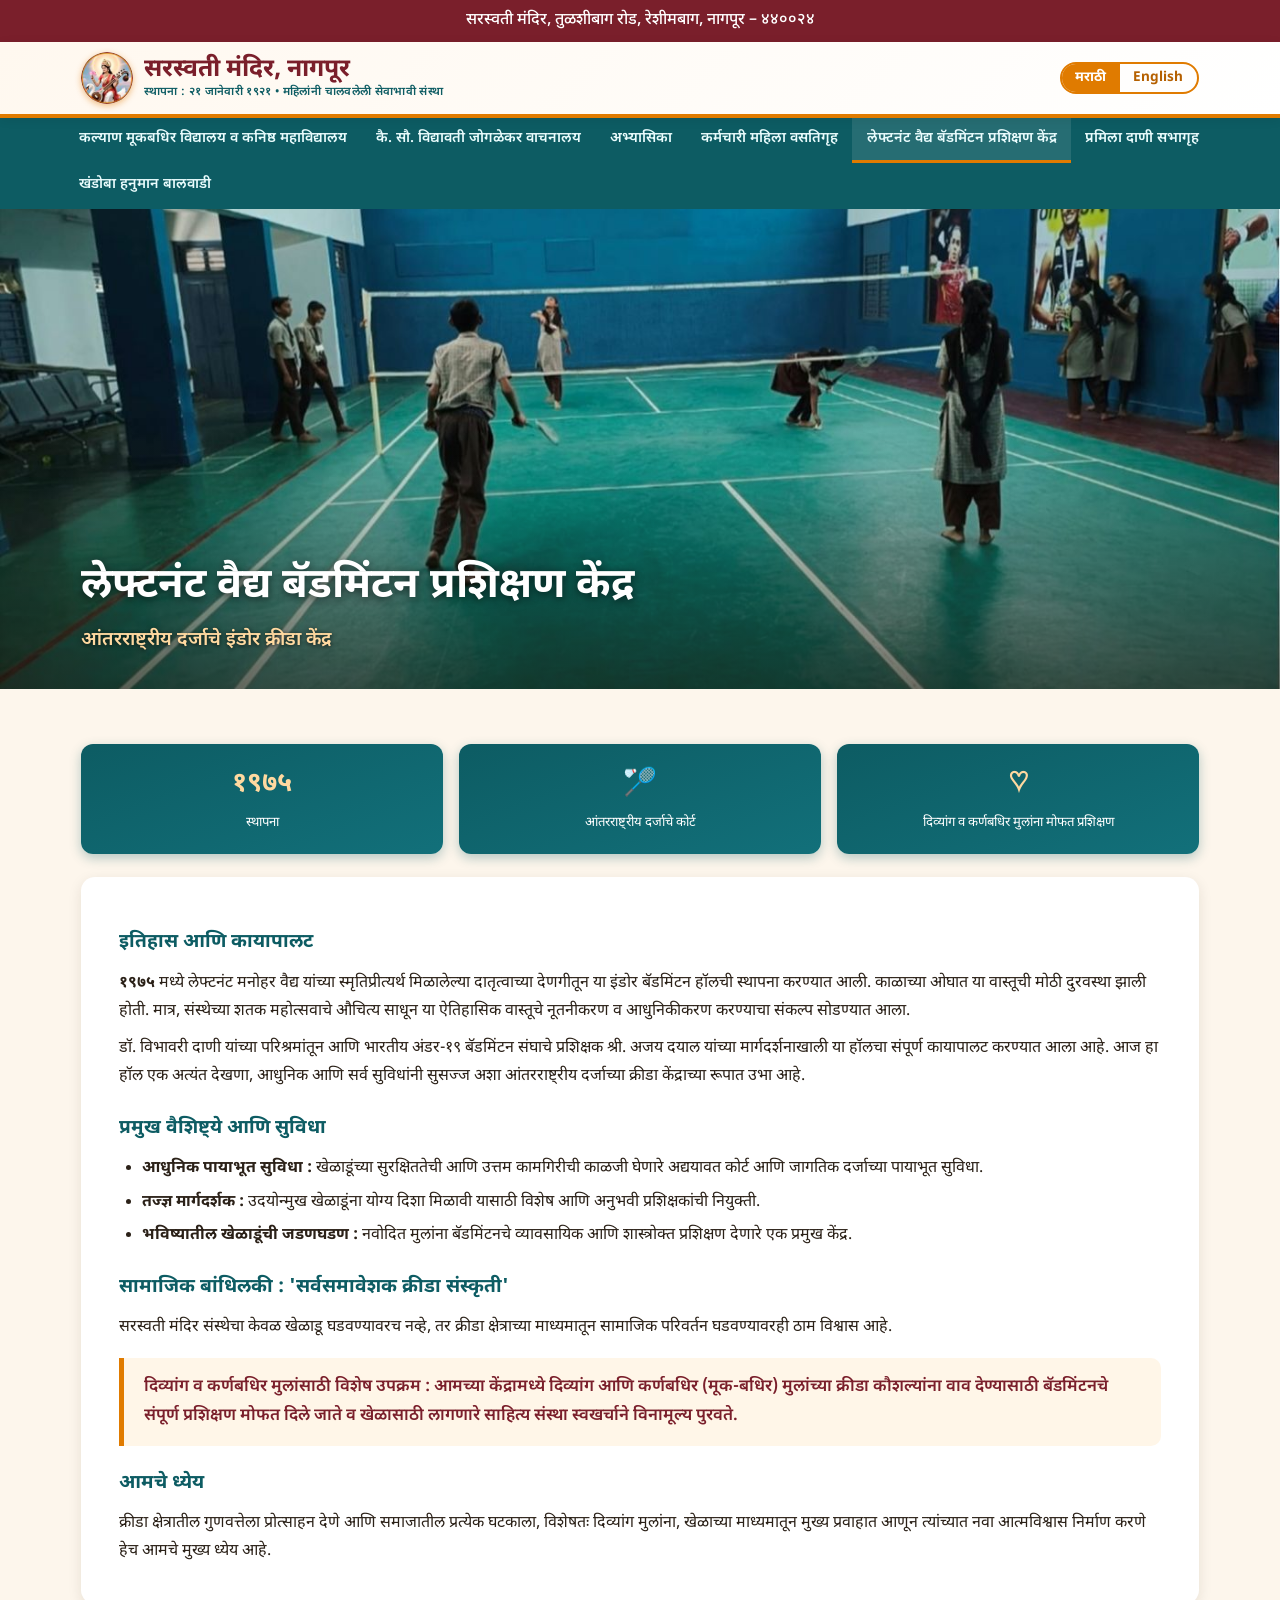
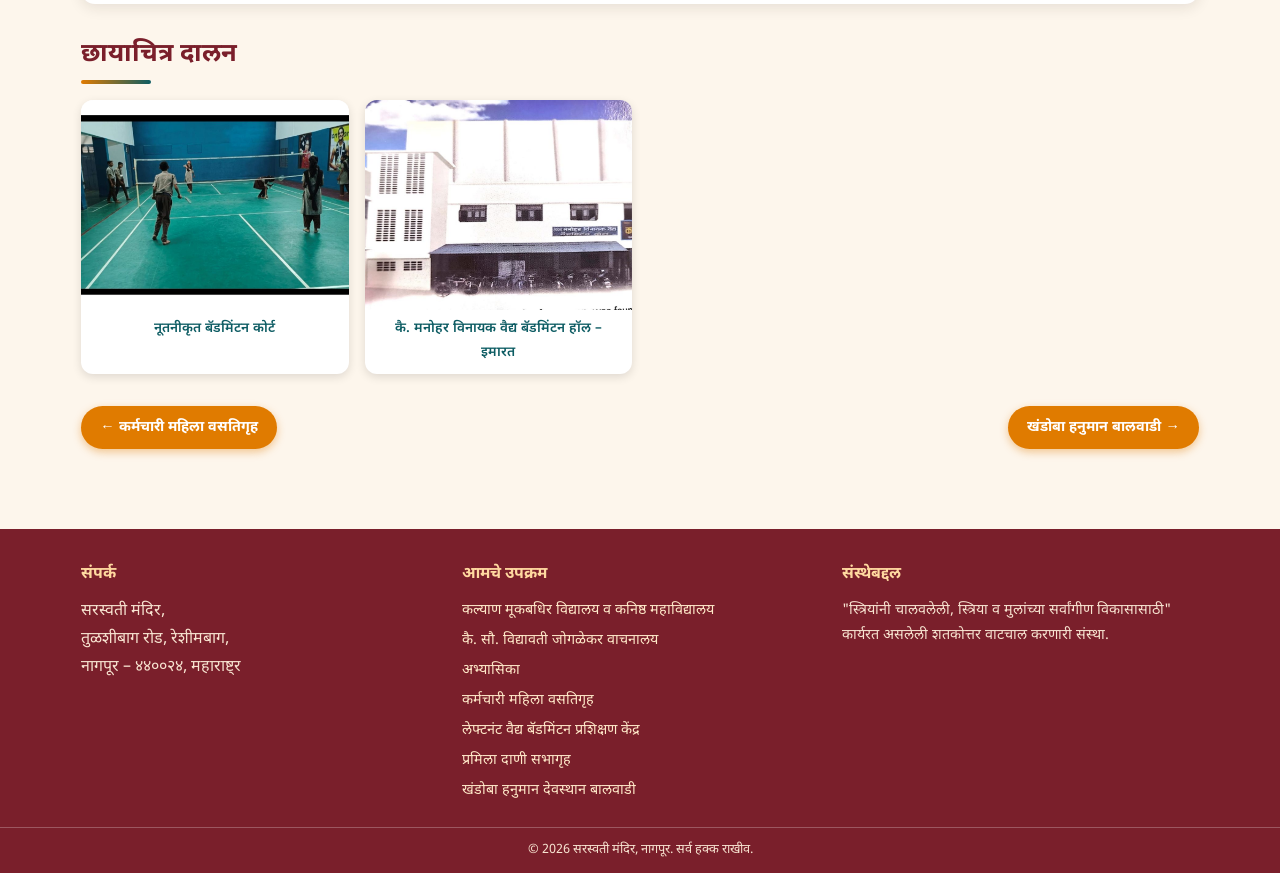
==== badminton.html @ 38c537ac "badminton: unbold Dani & Dayal names, full names in bottom nav links" ====
<!DOCTYPE html>
<html lang="mr" data-lang="mr">
<head>
<meta charset="UTF-8">
<meta name="viewport" content="width=device-width, initial-scale=1.0">
<title>लेफ्टनंट मनोहर वैद्य बॅडमिंटन प्रशिक्षण केंद्र | सरस्वती मंदिर, नागपूर – Saraswati Mandir, Nagpur</title>
<meta name="description" content="Saraswati Mandir, Nagpur – a women-run charitable organisation serving society since 1921. सरस्वती मंदिर, नागपूर – १९२१ पासून महिलांनी चालवलेली सेवाभावी संस्था.">
<link rel="preconnect" href="https://fonts.googleapis.com">
<link href="https://fonts.googleapis.com/css2?family=Noto+Sans+Devanagari:wght@400;600;700&display=swap" rel="stylesheet">
<link rel="stylesheet" href="css/style.css">
</head>
<body>
<div class="topbar"><span class="mr">सरस्वती मंदिर, तुळशीबाग रोड, रेशीमबाग, नागपूर – ४४००२४</span><span class="en">Saraswati Mandir, Tulshibaug Road, Reshimbagh, Nagpur – 440024</span></div>
<header class="site">
  <div class="header-inner">
    <a class="brand" href="index.html">
      <img class="emblem" src="images/logo-saraswati.svg" alt="सरस्वती मंदिर logo — Saraswati Mandir logo">
      <h1><span class="mr">सरस्वती मंदिर, नागपूर</span><span class="en">Saraswati Mandir, Nagpur</span><small><span class="mr">स्थापना : २१ जानेवारी १९२१ • महिलांनी चालवलेली सेवाभावी संस्था</span><span class="en">Estd. 21 January 1921 • A charitable organisation run by women</span></small></h1>
    </a>
    <div class="lang-switch" role="group" aria-label="Language">
      <button type="button" data-lang="mr" onclick="setLang('mr')">मराठी</button>
      <button type="button" data-lang="en" onclick="setLang('en')">English</button>
    </div>
  </div>
</header>
<nav class="main"><ul><li><a href="school.html"><span class="mr">कल्याण मूकबधिर विद्यालय व कनिष्ठ महाविद्यालय</span><span class="en">Kalyan Mook-Badhir Vidyalaya and Junior College</span></a></li><li><a href="library.html"><span class="mr">कै. सौ. विद्यावती जोगळेकर वाचनालय</span><span class="en">Late Vidyawati Joglekar Library</span></a></li><li><a href="reading-room.html"><span class="mr">अभ्यासिका</span><span class="en">Reading Room</span></a></li><li><a href="hostel.html"><span class="mr">कर्मचारी महिला वसतिगृह</span><span class="en">Working Women's Hostel</span></a></li><li><a href="badminton.html" class="current"><span class="mr">लेफ्टनंट वैद्य बॅडमिंटन प्रशिक्षण केंद्र</span><span class="en">Lt. Vaidya Badminton Coaching Centre</span></a></li><li><a href="sabhagruh.html"><span class="mr">प्रमिला दाणी सभागृह</span><span class="en">Pramila Dani Hall</span></a></li><li><a href="khandoba.html"><span class="mr">खंडोबा हनुमान बालवाडी</span><span class="en">Khandoba Hanuman Balwadi</span></a></li></ul></nav>
<div class="hero"><img src="images/badminton-court.jpg" alt="Lt. Vaidya Badminton Coaching Centre"><div class="overlay"><div class="inner"><h2><span class="mr">लेफ्टनंट वैद्य बॅडमिंटन प्रशिक्षण केंद्र</span><span class="en">Lt. Vaidya Badminton Coaching Centre</span></h2><p class="tag"><span class="mr">आंतरराष्ट्रीय दर्जाचे इंडोर क्रीडा केंद्र</span><span class="en">An international-standard indoor sports centre</span></p></div></div></div>
<div class="wrap">
<div class="facts">
  <div class="fact"><b>१९७५</b><span><span class="mr">स्थापना</span><span class="en">Established</span></span></div>
  <div class="fact"><b>&#127992;</b><span><span class="mr">आंतरराष्ट्रीय दर्जाचे कोर्ट</span><span class="en">International-standard Courts</span></span></div>
  <div class="fact"><b>&#9825;</b><span><span class="mr">दिव्यांग व कर्णबधिर मुलांना मोफत प्रशिक्षण</span><span class="en">Free Training for Disabled & Deaf Children</span></span></div>
</div>
<article class="content">
<div class="mr">
<h3>इतिहास आणि कायापालट</h3>
<p><strong>१९७५</strong> मध्ये लेफ्टनंट मनोहर वैद्य यांच्या स्मृतिप्रीत्यर्थ मिळालेल्या दातृत्वाच्या देणगीतून या इंडोर बॅडमिंटन हॉलची स्थापना करण्यात आली. काळाच्या ओघात या वास्तूची मोठी दुरवस्था झाली होती. मात्र, संस्थेच्या शतक महोत्सवाचे औचित्य साधून या ऐतिहासिक वास्तूचे नूतनीकरण व आधुनिकीकरण करण्याचा संकल्प सोडण्यात आला.</p>
<p>डॉ. विभावरी दाणी यांच्या परिश्रमांतून आणि भारतीय अंडर-१९ बॅडमिंटन संघाचे प्रशिक्षक श्री. अजय दयाल यांच्या मार्गदर्शनाखाली या हॉलचा संपूर्ण कायापालट करण्यात आला आहे. आज हा हॉल एक अत्यंत देखणा, आधुनिक आणि सर्व सुविधांनी सुसज्ज अशा आंतरराष्ट्रीय दर्जाच्या क्रीडा केंद्राच्या रूपात उभा आहे.</p>
<h3>प्रमुख वैशिष्ट्ये आणि सुविधा</h3>
<ul>
<li><strong>आधुनिक पायाभूत सुविधा :</strong> खेळाडूंच्या सुरक्षिततेची आणि उत्तम कामगिरीची काळजी घेणारे अद्ययावत कोर्ट आणि जागतिक दर्जाच्या पायाभूत सुविधा.</li>
<li><strong>तज्ज्ञ मार्गदर्शक :</strong> उदयोन्मुख खेळाडूंना योग्य दिशा मिळावी यासाठी विशेष आणि अनुभवी प्रशिक्षकांची नियुक्ती.</li>
<li><strong>भविष्यातील खेळाडूंची जडणघडण :</strong> नवोदित मुलांना बॅडमिंटनचे व्यावसायिक आणि शास्त्रोक्त प्रशिक्षण देणारे एक प्रमुख केंद्र.</li>
</ul>
<h3>सामाजिक बांधिलकी : 'सर्वसमावेशक क्रीडा संस्कृती'</h3>
<p>सरस्वती मंदिर संस्थेचा केवळ खेळाडू घडवण्यावरच नव्हे, तर क्रीडा क्षेत्राच्या माध्यमातून सामाजिक परिवर्तन घडवण्यावरही ठाम विश्वास आहे.</p>
<div class="quote">दिव्यांग व कर्णबधिर मुलांसाठी विशेष उपक्रम : आमच्या केंद्रामध्ये दिव्यांग आणि कर्णबधिर (मूक-बधिर) मुलांच्या क्रीडा कौशल्यांना वाव देण्यासाठी बॅडमिंटनचे संपूर्ण प्रशिक्षण मोफत दिले जाते व खेळासाठी लागणारे साहित्य संस्था स्वखर्चाने विनामूल्य पुरवते.</div>
<h3>आमचे ध्येय</h3>
<p>क्रीडा क्षेत्रातील गुणवत्तेला प्रोत्साहन देणे आणि समाजातील प्रत्येक घटकाला, विशेषतः दिव्यांग मुलांना, खेळाच्या माध्यमातून मुख्य प्रवाहात आणून त्यांच्यात नवा आत्मविश्वास निर्माण करणे हेच आमचे मुख्य ध्येय आहे.</p>
</div>
<div class="en">
<h3>History and Transformation</h3>
<p>This indoor badminton hall was established in <strong>1975</strong> through a charitable donation in memory of Lt. Manohar Vaidya. Over time the building had fallen into serious disrepair. On the occasion of the institution's centenary, however, it was resolved to renovate and modernise this historic structure.</p>
<p>Through the efforts of Dr. Vibhawari Dani and under the guidance of Shri Ajay Dayal, coach of the Indian Under-19 badminton team, the hall has been completely transformed. Today it stands as a handsome, modern, fully equipped sports centre of international standard.</p>
<h3>Key Features and Facilities</h3>
<ul>
<li><strong>Modern infrastructure:</strong> up-to-date courts and world-class facilities that ensure players' safety and support peak performance.</li>
<li><strong>Expert coaching:</strong> specially appointed, experienced coaches to give emerging players the right direction.</li>
<li><strong>Shaping future players:</strong> a leading centre providing professional, scientific badminton training to young beginners.</li>
</ul>
<h3>Social Commitment: Inclusivity in Sports</h3>
<p>Saraswati Mandir firmly believes not only in producing players, but in bringing about social transformation through sport.</p>
<div class="quote">Special initiative for disabled and deaf children: at our centre, complete badminton training is given free of charge to disabled and deaf (deaf-mute) children, and the institution provides all necessary sports equipment free of cost at its own expense.</div>
<h3>Our Mission</h3>
<p>Our chief mission is to promote excellence in sport and, through sport, to bring every section of society — especially children with disabilities — into the mainstream, building new self-confidence in them.</p>
</div>
</article>
<h2 class="section-title"><span class="mr">छायाचित्र दालन</span><span class="en">Photo Gallery</span></h2><div class="gallery"><figure><img src="images/badminton-court.jpg" alt="The Renovated Badminton Court" loading="lazy"><figcaption><span class="mr">नूतनीकृत बॅडमिंटन कोर्ट</span><span class="en">The Renovated Badminton Court</span></figcaption></figure><figure><img src="images/hostel-building.jpg" alt="Lt. Manohar Vaidya Badminton Hall – Building" loading="lazy"><figcaption><span class="mr">कै. मनोहर विनायक वैद्य बॅडमिंटन हॉल – इमारत</span><span class="en">Lt. Manohar Vaidya Badminton Hall – Building</span></figcaption></figure></div>
<div class="pagenav"><a href="hostel.html">&larr; <span class="mr">कर्मचारी महिला वसतिगृह</span><span class="en">Working Women's Hostel</span></a><a href="khandoba.html"><span class="mr">खंडोबा हनुमान बालवाडी</span><span class="en">Khandoba Hanuman Balwadi</span> &rarr;</a></div>
</div>
<footer class="site">
  <div class="inner">
    <div>
      <h4><span class="mr">संपर्क</span><span class="en">Contact</span></h4>
      <p><span class="mr">सरस्वती मंदिर,<br>तुळशीबाग रोड, रेशीमबाग,<br>नागपूर – ४४००२४, महाराष्ट्र</span><span class="en">Saraswati Mandir,<br>Tulshibaug Road, Reshimbagh,<br>Nagpur – 440024, Maharashtra, India</span></p>
    </div>
    <div>
      <h4><span class="mr">आमचे उपक्रम</span><span class="en">Our Activities</span></h4>
      <ul>
        <li><a href="school.html"><span class="mr">कल्याण मूकबधिर विद्यालय व कनिष्ठ महाविद्यालय</span><span class="en">Kalyan Mook-Badhir Vidyalaya and Junior College</span></a></li>
        <li><a href="library.html"><span class="mr">कै. सौ. विद्यावती जोगळेकर वाचनालय</span><span class="en">Late Vidyawati Joglekar Library</span></a></li>
        <li><a href="reading-room.html"><span class="mr">अभ्यासिका</span><span class="en">Reading Room (Abhyasika)</span></a></li>
        <li><a href="hostel.html"><span class="mr">कर्मचारी महिला वसतिगृह</span><span class="en">Working Women's Hostel</span></a></li>
        <li><a href="badminton.html"><span class="mr">लेफ्टनंट वैद्य बॅडमिंटन प्रशिक्षण केंद्र</span><span class="en">Lt. Vaidya Badminton Coaching Centre</span></a></li>
        <li><a href="sabhagruh.html"><span class="mr">प्रमिला दाणी सभागृह</span><span class="en">Pramila Dani Sabhagruh (Hall)</span></a></li>
        <li><a href="khandoba.html"><span class="mr">खंडोबा हनुमान देवस्थान बालवाडी</span><span class="en">Khandoba Hanuman Devasthan Balwadi</span></a></li>
      </ul>
    </div>
    <div>
      <h4><span class="mr">संस्थेबद्दल</span><span class="en">About Us</span></h4>
      <p style="font-size:.9rem"><span class="mr">"स्त्रियांनी चालवलेली, स्त्रिया व मुलांच्या सर्वांगीण विकासासाठी" कार्यरत असलेली शतकोत्तर वाटचाल करणारी संस्था.</span><span class="en">A century-old institution "run by women, for the all-round development of women and children."</span></p>
    </div>
  </div>
  <div class="copyright">&copy; <span id="yr"></span> <span class="mr">सरस्वती मंदिर, नागपूर. सर्व हक्क राखीव.</span><span class="en">Saraswati Mandir, Nagpur. All rights reserved.</span></div>
</footer>
<script src="js/main.js"></script>
<script>document.getElementById('yr').textContent = new Date().getFullYear();</script>
</body>
</html>
---- css/style.css ----
:root{--saffron:#e07b00;--saffron-dark:#b56000;--maroon:#7a1f2b;--teal:#0d5c63;--cream:#fdf6ec;--ink:#2b2118;--card:#ffffff;}
*{margin:0;padding:0;box-sizing:border-box;}
html{scroll-behavior:smooth;}
body{font-family:'Noto Sans Devanagari','Segoe UI',sans-serif;background:var(--cream);color:var(--ink);line-height:1.75;}
html[data-lang="mr"] .en{display:none!important;}
html[data-lang="en"] .mr{display:none!important;}
.topbar{background:var(--maroon);color:#fff;font-size:1rem;font-weight:500;padding:.45rem 1rem;text-align:center;}
header.site{background:linear-gradient(135deg,#fff8ef,#fff);border-bottom:4px solid var(--saffron);position:sticky;top:0;z-index:50;box-shadow:0 2px 10px rgba(0,0,0,.08);}
.header-inner{max-width:1150px;margin:0 auto;padding:.6rem 1rem;display:flex;align-items:center;gap:1rem;flex-wrap:wrap;}
.brand{display:flex;align-items:center;gap:.7rem;text-decoration:none;color:var(--ink);}
/*emblem-img*/
.brand img.emblem{background:none;object-fit:cover;padding:0;}
.brand .emblem{width:52px;height:52px;border-radius:50%;background:radial-gradient(circle at 35% 30%,#ffb85c,var(--saffron));display:flex;align-items:center;justify-content:center;font-size:1.6rem;color:#fff;flex-shrink:0;box-shadow:0 2px 6px rgba(224,123,0,.45);}
.brand h1{font-size:1.55rem;color:var(--maroon);line-height:1.25;}
.brand small{display:block;font-size:.72rem;color:var(--teal);font-weight:600;letter-spacing:.03em;}
.lang-switch{margin-left:auto;display:flex;border:2px solid var(--saffron);border-radius:999px;overflow:hidden;}
.lang-switch button{border:0;background:transparent;padding:.3rem .85rem;cursor:pointer;font-family:inherit;font-size:.85rem;font-weight:700;color:var(--saffron-dark);}
.lang-switch button.active{background:var(--saffron);color:#fff;}
nav.main{background:var(--teal);}
nav.main ul{max-width:1150px;margin:0 auto;list-style:none;display:flex;flex-wrap:wrap;}
nav.main a{display:block;padding:.55rem .9rem;color:#eafcfd;text-decoration:none;font-size:.9rem;font-weight:600;border-bottom:3px solid transparent;}
nav.main a:hover{background:rgba(255,255,255,.12);}
nav.main a.current{border-bottom-color:var(--saffron);background:rgba(255,255,255,.1);}
.hero{position:relative;max-height:480px;overflow:hidden;background:#333;}
.hero img{width:100%;height:480px;object-fit:cover;display:block;opacity:1;}
.hero .overlay{position:absolute;inset:0;background:linear-gradient(to top,rgba(30,15,5,.6),rgba(30,15,5,0) 55%);display:flex;align-items:flex-end;}
.hero .overlay .inner{max-width:1150px;margin:0 auto;width:100%;padding:2rem 1rem;color:#fff;}
.hero h2{font-size:clamp(1.6rem,4vw,2.6rem);text-shadow:0 2px 8px rgba(0,0,0,.6);}
.hero p.tag{font-size:clamp(.95rem,2vw,1.2rem);color:#ffd9a0;font-weight:600;text-shadow:0 1px 4px rgba(0,0,0,.7);}
.wrap{max-width:1150px;margin:0 auto;padding:2rem 1rem;}
.section-title{color:var(--maroon);font-size:1.6rem;margin:1.8rem 0 .8rem;position:relative;padding-bottom:.4rem;}
.section-title::after{content:"";position:absolute;left:0;bottom:0;width:70px;height:4px;border-radius:2px;background:linear-gradient(90deg,var(--saffron),var(--teal));}
.motto{background:linear-gradient(135deg,var(--maroon),#9c3140);color:#ffe9c9;text-align:center;padding:1.6rem 1rem;border-radius:14px;font-size:1.15rem;font-weight:600;margin:1.5rem 0;box-shadow:0 6px 18px rgba(122,31,43,.3);}
.card-grid{display:grid;grid-template-columns:repeat(auto-fill,minmax(320px,1fr));gap:1.4rem;margin-top:1.2rem;}
.card{background:var(--card);border-radius:14px;overflow:hidden;box-shadow:0 4px 14px rgba(43,33,24,.12);display:flex;flex-direction:column;transition:transform .25s,box-shadow .25s;text-decoration:none;color:var(--ink);}
.card:hover{transform:translateY(-6px);box-shadow:0 12px 26px rgba(43,33,24,.2);}
.card .thumb{height:200px;overflow:hidden;background:linear-gradient(135deg,#0d5c63,#188a94);display:flex;align-items:center;justify-content:center;color:#fff;font-size:3rem;}
.card .thumb img{width:100%;height:100%;object-fit:cover;transition:transform .4s;}
.card:hover .thumb img{transform:scale(1.06);}
.card .body{padding:1rem 1.1rem 1.2rem;flex:1;display:flex;flex-direction:column;}
.card h3{color:var(--teal);font-size:1.12rem;margin-bottom:.4rem;}
.card p{font-size:.9rem;flex:1;}
.card .more{margin-top:.7rem;color:var(--saffron-dark);font-weight:700;font-size:.85rem;}
article.content{background:#fff;border-radius:14px;padding:1.8rem clamp(1rem,3vw,2.4rem);box-shadow:0 4px 14px rgba(43,33,24,.1);}
article.content h3{color:var(--teal);margin:1.3rem 0 .5rem;font-size:1.2rem;}
article.content p{margin:.6rem 0;}
article.content ul{margin:.6rem 0 .6rem 1.4rem;}
article.content li{margin:.35rem 0;}
.quote{border-left:5px solid var(--saffron);background:#fff6e8;padding:.9rem 1.2rem;border-radius:0 10px 10px 0;font-weight:600;color:var(--maroon);margin:1rem 0;font-size:1.05rem;}
.facts{display:grid;grid-template-columns:repeat(auto-fit,minmax(150px,1fr));gap:1rem;margin:1.4rem 0;}
.fact{background:linear-gradient(160deg,#0d5c63,#12707a);color:#fff;border-radius:12px;text-align:center;padding:1.1rem .6rem;box-shadow:0 4px 12px rgba(13,92,99,.3);}
.fact b{display:block;font-size:1.7rem;color:#ffd9a0;}
.fact span{font-size:.82rem;}
.gallery{display:grid;grid-template-columns:repeat(auto-fill,minmax(260px,1fr));gap:1rem;margin-top:1rem;}
.gallery figure{border-radius:12px;overflow:hidden;background:#fff;box-shadow:0 3px 10px rgba(0,0,0,.12);}
.gallery img{width:100%;height:210px;object-fit:cover;display:block;transition:transform .35s;cursor:pointer;}
.gallery figure:hover img{transform:scale(1.05);}
.gallery figcaption{padding:.5rem .8rem;font-size:.85rem;color:var(--teal);font-weight:600;text-align:center;}
.pagenav{display:flex;justify-content:space-between;gap:1rem;margin-top:2rem;flex-wrap:wrap;}
.pagenav a{background:var(--saffron);color:#fff;padding:.55rem 1.2rem;border-radius:999px;text-decoration:none;font-weight:700;font-size:.9rem;box-shadow:0 3px 8px rgba(224,123,0,.4);}
.pagenav a:hover{background:var(--saffron-dark);}
footer.site{background:var(--maroon);color:#f7e3d0;margin-top:3rem;}
footer .inner{max-width:1150px;margin:0 auto;padding:2rem 1rem 1.2rem;display:grid;grid-template-columns:repeat(auto-fit,minmax(240px,1fr));gap:1.5rem;}
footer h4{color:#ffd9a0;margin-bottom:.6rem;}
footer a{color:#ffe9c9;text-decoration:none;}
footer a:hover{text-decoration:underline;}
footer ul{list-style:none;}
footer li{margin:.3rem 0;font-size:.9rem;}
.copyright{border-top:1px solid rgba(255,255,255,.25);text-align:center;font-size:.8rem;padding:.7rem 1rem;}
.lightbox{position:fixed;inset:0;background:rgba(0,0,0,.9);display:none;align-items:center;justify-content:center;z-index:200;cursor:zoom-out;}
.lightbox img{max-width:94vw;max-height:92vh;border-radius:8px;}
.lightbox.open{display:flex;}
@media(max-width:640px){.hero img{height:300px;}.hero .overlay .inner{padding:1.2rem 1rem;}nav.main a{padding:.5rem .6rem;font-size:.82rem;}}
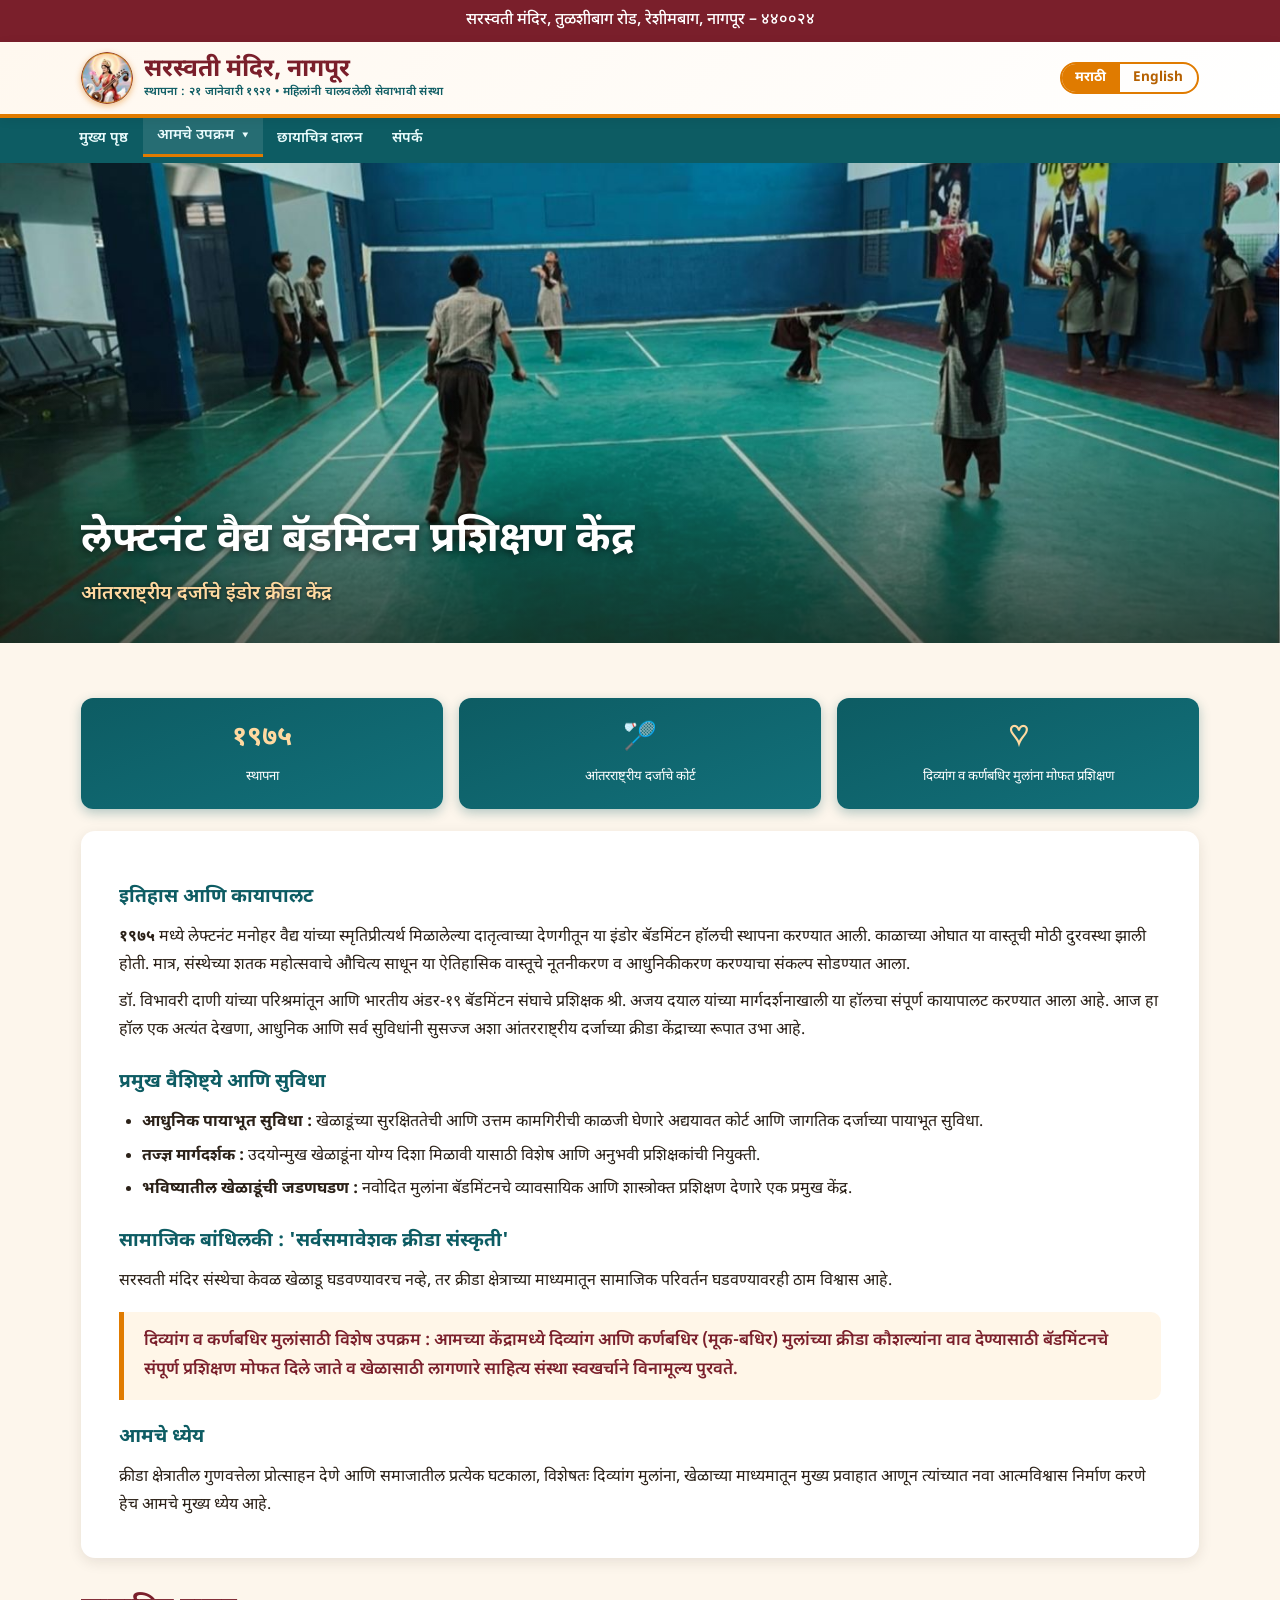
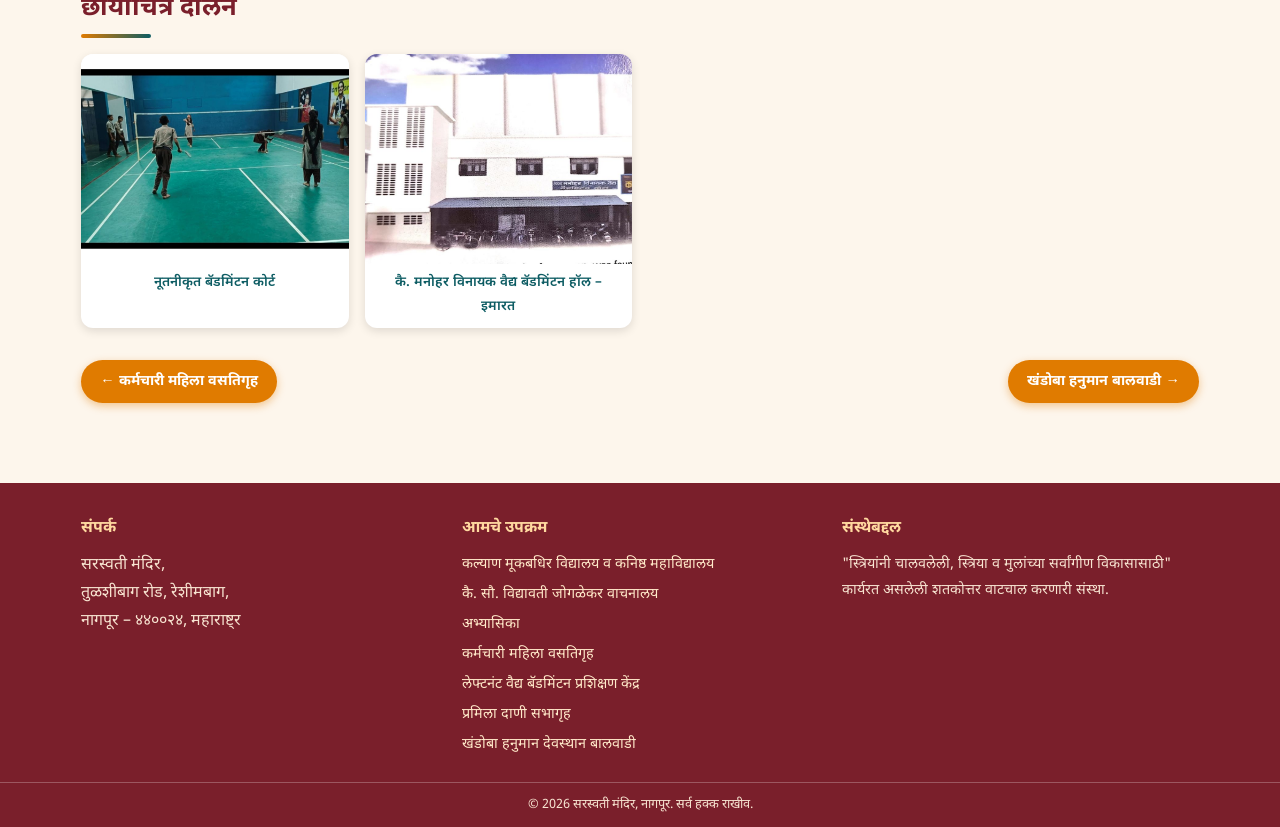
==== commit c5edf82c: "menu: apply new top nav + footer contact anchor across all 8 pages" ====
--- a/badminton.html
+++ b/badminton.html
@@ -23,7 +23,7 @@
     </div>
   </div>
 </header>
-<nav class="main"><ul><li><a href="school.html"><span class="mr">कल्याण मूकबधिर विद्यालय व कनिष्ठ महाविद्यालय</span><span class="en">Kalyan Mook-Badhir Vidyalaya and Junior College</span></a></li><li><a href="library.html"><span class="mr">कै. सौ. विद्यावती जोगळेकर वाचनालय</span><span class="en">Late Vidyawati Joglekar Library</span></a></li><li><a href="reading-room.html"><span class="mr">अभ्यासिका</span><span class="en">Reading Room</span></a></li><li><a href="hostel.html"><span class="mr">कर्मचारी महिला वसतिगृह</span><span class="en">Working Women's Hostel</span></a></li><li><a href="badminton.html" class="current"><span class="mr">लेफ्टनंट वैद्य बॅडमिंटन प्रशिक्षण केंद्र</span><span class="en">Lt. Vaidya Badminton Coaching Centre</span></a></li><li><a href="sabhagruh.html"><span class="mr">प्रमिला दाणी सभागृह</span><span class="en">Pramila Dani Hall</span></a></li><li><a href="khandoba.html"><span class="mr">खंडोबा हनुमान बालवाडी</span><span class="en">Khandoba Hanuman Balwadi</span></a></li></ul></nav>
+<nav class="main"><ul><li><a href="index.html"><span class="mr">मुख्य पृष्ठ</span><span class="en">Home</span></a></li><li class="has-dropdown"><button type="button" class="navbtn current" aria-haspopup="true" aria-expanded="false" onclick="toggleDrop(this)"><span class="mr">आमचे उपक्रम</span><span class="en">Our Activities</span> <span class="chev">&#9662;</span></button><div class="dropdown"><a href="school.html"><span class="mr">कल्याण मूकबधिर विद्यालय व कनिष्ठ महाविद्यालय</span><span class="en">Kalyan Mook-Badhir Vidyalaya and Junior College</span></a><a href="library.html"><span class="mr">कै. सौ. विद्यावती जोगळेकर वाचनालय</span><span class="en">Late Vidyawati Joglekar Library</span></a><a href="reading-room.html"><span class="mr">अभ्यासिका</span><span class="en">Reading Room</span></a><a href="hostel.html"><span class="mr">कर्मचारी महिला वसतिगृह</span><span class="en">Working Women's Hostel</span></a><a href="badminton.html" class="current"><span class="mr">लेफ्टनंट वैद्य बॅडमिंटन प्रशिक्षण केंद्र</span><span class="en">Lt. Vaidya Badminton Coaching Centre</span></a><a href="sabhagruh.html"><span class="mr">प्रमिला दाणी सभागृह</span><span class="en">Pramila Dani Hall</span></a><a href="khandoba.html"><span class="mr">खंडोबा हनुमान बालवाडी</span><span class="en">Khandoba Hanuman Balwadi</span></a></div></li><li><a href="index.html#gallery"><span class="mr">छायाचित्र दालन</span><span class="en">Gallery</span></a></li><li><a href="#contact"><span class="mr">संपर्क</span><span class="en">Contact</span></a></li></ul></nav>
 <div class="hero"><img src="images/badminton-court.jpg" alt="Lt. Vaidya Badminton Coaching Centre"><div class="overlay"><div class="inner"><h2><span class="mr">लेफ्टनंट वैद्य बॅडमिंटन प्रशिक्षण केंद्र</span><span class="en">Lt. Vaidya Badminton Coaching Centre</span></h2><p class="tag"><span class="mr">आंतरराष्ट्रीय दर्जाचे इंडोर क्रीडा केंद्र</span><span class="en">An international-standard indoor sports centre</span></p></div></div></div>
 <div class="wrap">
 <div class="facts">
@@ -68,7 +68,7 @@
 <h2 class="section-title"><span class="mr">छायाचित्र दालन</span><span class="en">Photo Gallery</span></h2><div class="gallery"><figure><img src="images/badminton-court.jpg" alt="The Renovated Badminton Court" loading="lazy"><figcaption><span class="mr">नूतनीकृत बॅडमिंटन कोर्ट</span><span class="en">The Renovated Badminton Court</span></figcaption></figure><figure><img src="images/hostel-building.jpg" alt="Lt. Manohar Vaidya Badminton Hall – Building" loading="lazy"><figcaption><span class="mr">कै. मनोहर विनायक वैद्य बॅडमिंटन हॉल – इमारत</span><span class="en">Lt. Manohar Vaidya Badminton Hall – Building</span></figcaption></figure></div>
 <div class="pagenav"><a href="hostel.html">&larr; <span class="mr">कर्मचारी महिला वसतिगृह</span><span class="en">Working Women's Hostel</span></a><a href="khandoba.html"><span class="mr">खंडोबा हनुमान बालवाडी</span><span class="en">Khandoba Hanuman Balwadi</span> &rarr;</a></div>
 </div>
-<footer class="site">
+<footer class="site" id="contact">
   <div class="inner">
     <div>
       <h4><span class="mr">संपर्क</span><span class="en">Contact</span></h4>
--- a/css/style.css
+++ b/css/style.css
@@ -1,4 +1,3 @@
-
 :root{--saffron:#e07b00;--saffron-dark:#b56000;--maroon:#7a1f2b;--teal:#0d5c63;--cream:#fdf6ec;--ink:#2b2118;--card:#ffffff;}
 *{margin:0;padding:0;box-sizing:border-box;}
 html{scroll-behavior:smooth;}
@@ -22,6 +21,16 @@
 nav.main a{display:block;padding:.55rem .9rem;color:#eafcfd;text-decoration:none;font-size:.9rem;font-weight:600;border-bottom:3px solid transparent;}
 nav.main a:hover{background:rgba(255,255,255,.12);}
 nav.main a.current{border-bottom-color:var(--saffron);background:rgba(255,255,255,.1);}
+li.has-dropdown{position:relative;}
+nav.main .navbtn{display:block;padding:.55rem .9rem;color:#eafcfd;background:none;border:0;border-bottom:3px solid transparent;font-family:inherit;font-size:.9rem;font-weight:600;cursor:pointer;}
+nav.main .navbtn:hover{background:rgba(255,255,255,.12);}
+nav.main .navbtn.current{border-bottom-color:var(--saffron);background:rgba(255,255,255,.1);}
+.navbtn .chev{display:inline-block;font-size:.75rem;margin-left:.15rem;transition:transform .2s;}
+li.has-dropdown:hover .chev,.navbtn[aria-expanded="true"] .chev{transform:rotate(180deg);}
+nav.main .dropdown{position:absolute;top:100%;left:0;min-width:300px;background:var(--teal);box-shadow:0 10px 24px rgba(0,0,0,.3);border-top:2px solid var(--saffron);display:none;flex-direction:column;z-index:60;}
+li.has-dropdown:hover .dropdown,.dropdown.open{display:flex;}
+nav.main .dropdown a{border-bottom:1px solid rgba(255,255,255,.1);white-space:normal;}
+nav.main .dropdown a.current{background:rgba(255,255,255,.12);}
 .hero{position:relative;max-height:480px;overflow:hidden;background:#333;}
 .hero img{width:100%;height:480px;object-fit:cover;display:block;opacity:1;}
 .hero .overlay{position:absolute;inset:0;background:linear-gradient(to top,rgba(30,15,5,.6),rgba(30,15,5,0) 55%);display:flex;align-items:flex-end;}
@@ -71,4 +80,4 @@
 .lightbox{position:fixed;inset:0;background:rgba(0,0,0,.9);display:none;align-items:center;justify-content:center;z-index:200;cursor:zoom-out;}
 .lightbox img{max-width:94vw;max-height:92vh;border-radius:8px;}
 .lightbox.open{display:flex;}
-@media(max-width:640px){.hero img{height:300px;}.hero .overlay .inner{padding:1.2rem 1rem;}nav.main a{padding:.5rem .6rem;font-size:.82rem;}}
+@media(max-width:640px){.hero img{height:300px;}.hero .overlay .inner{padding:1.2rem 1rem;}nav.main a{padding:.5rem .6rem;font-size:.82rem;}nav.main .navbtn{padding:.5rem .6rem;font-size:.82rem;}nav.main .dropdown{min-width:220px;}}
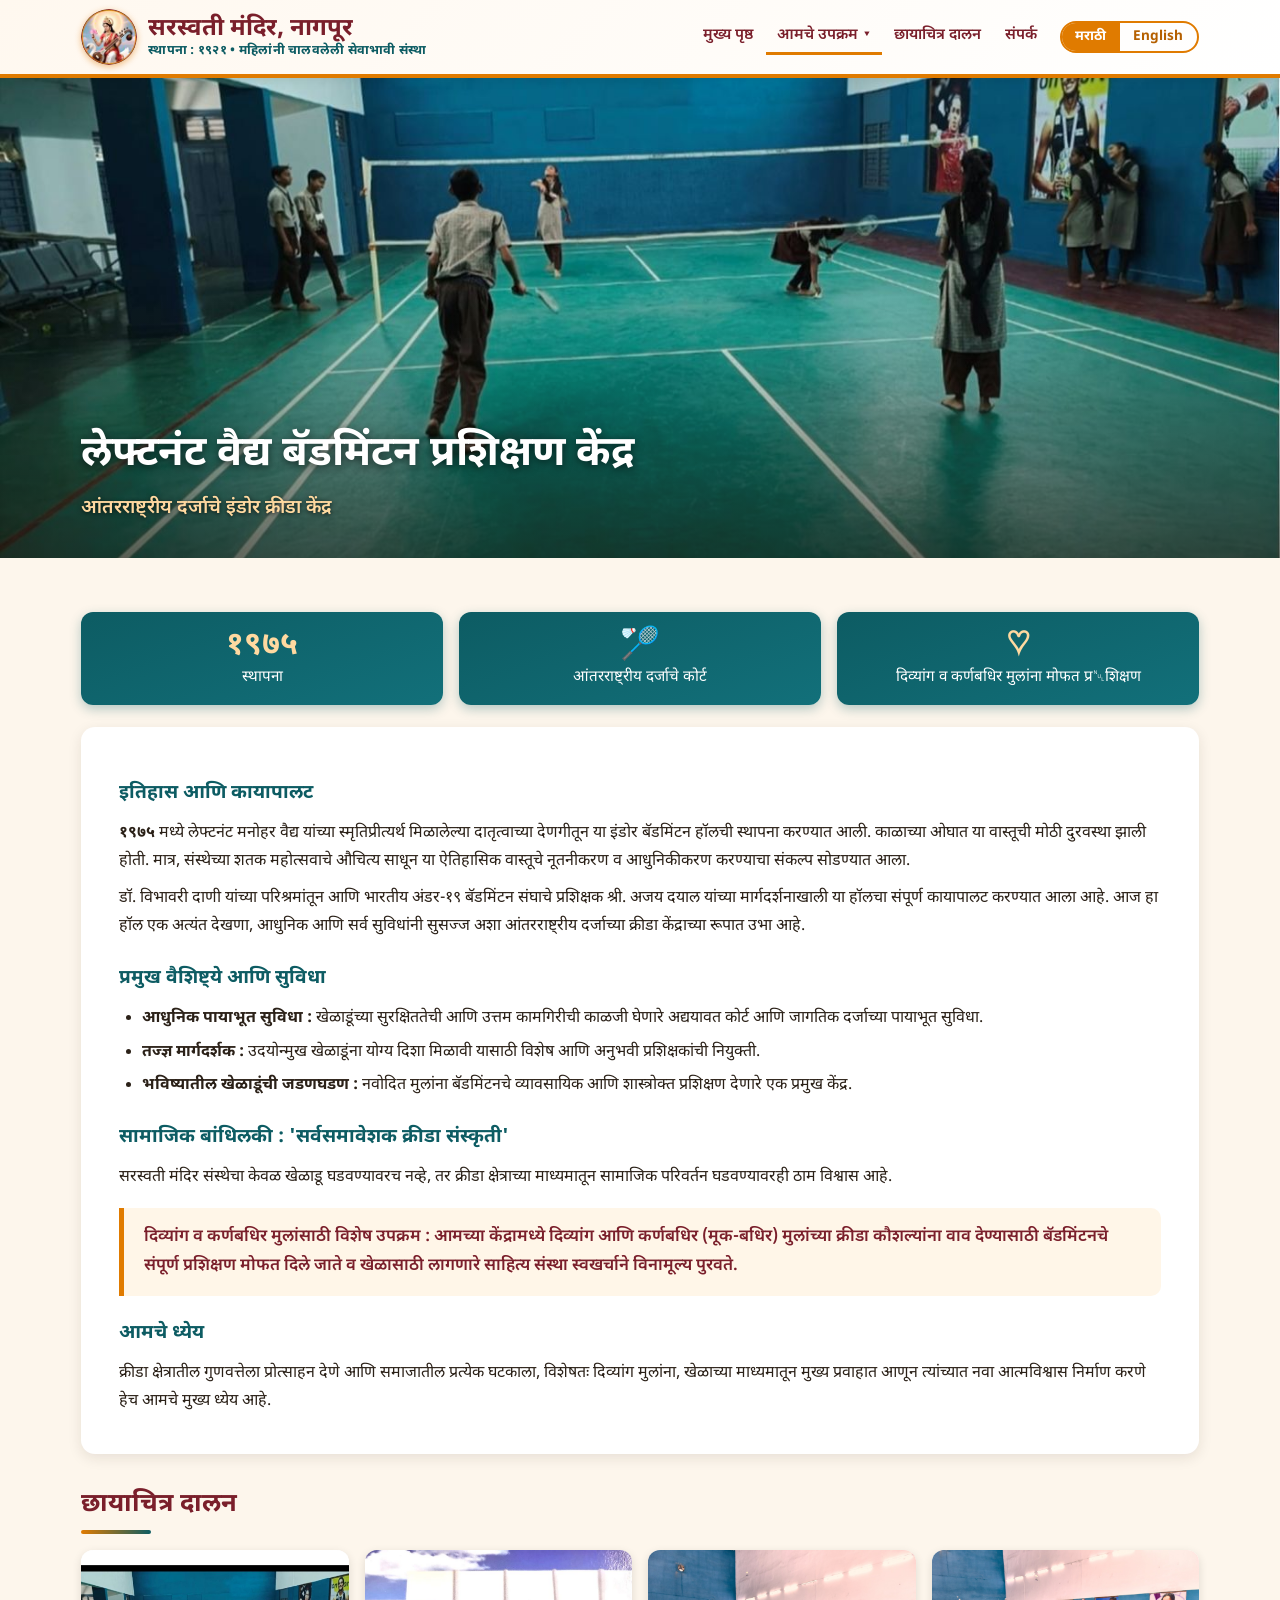
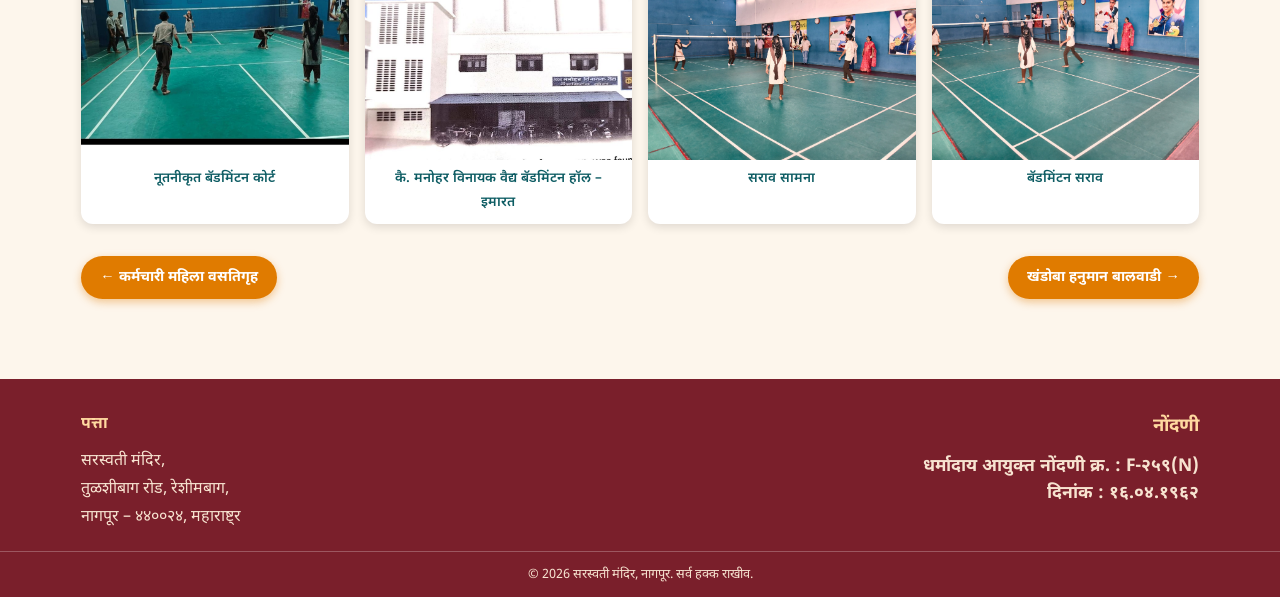
==== commit 423fe99c: "badminton: add 2 gallery photos (practice match, badminton practice)" ====
--- a/badminton.html
+++ b/badminton.html
@@ -29,7 +29,7 @@
 <div class="facts">
   <div class="fact"><b>१९७५</b><span><span class="mr">स्थापना</span><span class="en">Established</span></span></div>
   <div class="fact"><b>&#127992;</b><span><span class="mr">आंतरराष्ट्रीय दर्जाचे कोर्ट</span><span class="en">International-standard Courts</span></span></div>
-  <div class="fact"><b>&#9825;</b><span><span class="mr">दिव्यांग व कर्णबधिर मुलांना मोफत प्रशिक्षण</span><span class="en">Free Training for Disabled & Deaf Children</span></span></div>
+  <div class="fact"><b>&#9825;</b><span><span class="mr">दिव्यांग व कर्णबधिर मुलांना मोफत प्र␀शिक्षण</span><span class="en">Free Training for Disabled & Deaf Children</span></span></div>
 </div>
 <article class="content">
 <div class="mr">
@@ -65,7 +65,7 @@
 <p>Our chief mission is to promote excellence in sport and, through sport, to bring every section of society — especially children with disabilities — into the mainstream, building new self-confidence in them.</p>
 </div>
 </article>
-<h2 class="section-title"><span class="mr">छायाचित्र दालन</span><span class="en">Photo Gallery</span></h2><div class="gallery"><figure><img src="images/badminton-court.jpg" alt="The Renovated Badminton Court" loading="lazy"><figcaption><span class="mr">नूतनीकृत बॅडमिंटन कोर्ट</span><span class="en">The Renovated Badminton Court</span></figcaption></figure><figure><img src="images/hostel-building.jpg" alt="Lt. Manohar Vaidya Badminton Hall – Building" loading="lazy"><figcaption><span class="mr">कै. मनोहर विनायक वैद्य बॅडमिंटन हॉल – इमारत</span><span class="en">Lt. Manohar Vaidya Badminton Hall – Building</span></figcaption></figure></div>
+<h2 class="section-title"><span class="mr">छायाचित्र दालन</span><span class="en">Photo Gallery</span></h2><div class="gallery"><figure><img src="images/badminton-court.jpg" alt="The Renovated Badminton Court" loading="lazy"><figcaption><span class="mr">नूतनीकृत बॅडमिंटन कोर्ट</span><span class="en">The Renovated Badminton Court</span></figcaption></figure><figure><img src="images/hostel-building.jpg" alt="Lt. Manohar Vaidya Badminton Hall – Building" loading="lazy"><figcaption><span class="mr">कै. मनोहर विनायक वैद्य बॅडमिंटन हॉल – इमारत</span><span class="en">Lt. Manohar Vaidya Badminton Hall – Building</span></figcaption></figure><figure><img src="images/badminton-1.jpg" alt="Practice Match" loading="lazy"><figcaption><span class="mr">सराव सामना</span><span class="en">Practice Match</span></figcaption></figure><figure><img src="images/badminton-2.jpg" alt="Badminton Practice" loading="lazy"><figcaption><span class="mr">बॅडमिंटन सराव</span><span class="en">Badminton Practice</span></figcaption></figure></div>
 <div class="pagenav"><a href="hostel.html">&larr; <span class="mr">कर्मचारी महिला वसतिगृह</span><span class="en">Working Women's Hostel</span></a><a href="khandoba.html"><span class="mr">खंडोबा हनुमान बालवाडी</span><span class="en">Khandoba Hanuman Balwadi</span> &rarr;</a></div>
 </div>
 <footer class="site" id="contact">
--- a/css/style.css
+++ b/css/style.css
@@ -4,33 +4,39 @@
 body{font-family:'Noto Sans Devanagari','Segoe UI',sans-serif;background:var(--cream);color:var(--ink);line-height:1.75;}
 html[data-lang="mr"] .en{display:none!important;}
 html[data-lang="en"] .mr{display:none!important;}
-.topbar{background:var(--maroon);color:#fff;font-size:1rem;font-weight:500;padding:.45rem 1rem;text-align:center;}
+.topbar{display:none;}
 header.site{background:linear-gradient(135deg,#fff8ef,#fff);border-bottom:4px solid var(--saffron);position:sticky;top:0;z-index:50;box-shadow:0 2px 10px rgba(0,0,0,.08);}
-.header-inner{max-width:1150px;margin:0 auto;padding:.6rem 1rem;display:flex;align-items:center;gap:1rem;flex-wrap:wrap;}
+.header-inner{max-width:1150px;margin:0 auto;padding:.55rem 1rem;display:flex;align-items:center;gap:1rem;flex-wrap:wrap;}
 .brand{display:flex;align-items:center;gap:.7rem;text-decoration:none;color:var(--ink);}
 /*emblem-img*/
-.brand img.emblem{background:none;object-fit:cover;padding:0;}
-.brand .emblem{width:52px;height:52px;border-radius:50%;background:radial-gradient(circle at 35% 30%,#ffb85c,var(--saffron));display:flex;align-items:center;justify-content:center;font-size:1.6rem;color:#fff;flex-shrink:0;box-shadow:0 2px 6px rgba(224,123,0,.45);}
-.brand h1{font-size:1.55rem;color:var(--maroon);line-height:1.25;}
-.brand small{display:block;font-size:.72rem;color:var(--teal);font-weight:600;letter-spacing:.03em;}
-.lang-switch{margin-left:auto;display:flex;border:2px solid var(--saffron);border-radius:999px;overflow:hidden;}
+.brand img.emblem{background:#fff;object-fit:contain;object-position:center;padding:0;}
+.brand .emblem{width:56px;height:56px;border-radius:50%;background:radial-gradient(circle at 35% 30%,#ffb85c,var(--saffron));display:flex;align-items:center;justify-content:center;font-size:1.6rem;color:#fff;flex-shrink:0;box-shadow:0 2px 6px rgba(224,123,0,.45);}
+.brand h1{font-size:1.5rem;color:var(--maroon);line-height:1.2;}
+.brand h1>span{white-space:nowrap;}
+.brand small{display:block;font-size:.8rem;color:var(--teal);font-weight:700;letter-spacing:.02em;}
+.nav-area{margin-left:auto;display:flex;align-items:center;gap:.4rem;flex-wrap:wrap;justify-content:flex-end;}
+.nav-area .lang-switch{margin-left:.3rem;}
+.lang-switch{display:flex;border:2px solid var(--saffron);border-radius:999px;overflow:hidden;}
 .lang-switch button{border:0;background:transparent;padding:.3rem .85rem;cursor:pointer;font-family:inherit;font-size:.85rem;font-weight:700;color:var(--saffron-dark);}
 .lang-switch button.active{background:var(--saffron);color:#fff;}
-nav.main{background:var(--teal);}
-nav.main ul{max-width:1150px;margin:0 auto;list-style:none;display:flex;flex-wrap:wrap;}
-nav.main a{display:block;padding:.55rem .9rem;color:#eafcfd;text-decoration:none;font-size:.9rem;font-weight:600;border-bottom:3px solid transparent;}
-nav.main a:hover{background:rgba(255,255,255,.12);}
-nav.main a.current{border-bottom-color:var(--saffron);background:rgba(255,255,255,.1);}
+nav.main{background:none;}
+nav.main ul{list-style:none;display:flex;align-items:center;flex-wrap:wrap;gap:.1rem;}
+nav.main a,nav.main .navbtn{display:flex;align-items:center;gap:.25rem;padding:.4rem .7rem;color:var(--maroon);text-decoration:none;font-size:.95rem;font-weight:600;border:0;border-bottom:3px solid transparent;background:none;font-family:inherit;cursor:pointer;border-radius:6px 6px 0 0;}
+nav.main a:hover,nav.main .navbtn:hover{background:rgba(224,123,0,.12);}
+nav.main a.current,nav.main .navbtn.current{border-bottom-color:var(--saffron);}
 li.has-dropdown{position:relative;}
-nav.main .navbtn{display:block;padding:.55rem .9rem;color:#eafcfd;background:none;border:0;border-bottom:3px solid transparent;font-family:inherit;font-size:.9rem;font-weight:600;cursor:pointer;}
-nav.main .navbtn:hover{background:rgba(255,255,255,.12);}
-nav.main .navbtn.current{border-bottom-color:var(--saffron);background:rgba(255,255,255,.1);}
-.navbtn .chev{display:inline-block;font-size:.75rem;margin-left:.15rem;transition:transform .2s;}
+.navbtn .chev{display:inline-block;font-size:.7rem;margin-left:.1rem;transition:transform .2s;}
 li.has-dropdown:hover .chev,.navbtn[aria-expanded="true"] .chev{transform:rotate(180deg);}
-nav.main .dropdown{position:absolute;top:100%;left:0;min-width:300px;background:var(--teal);box-shadow:0 10px 24px rgba(0,0,0,.3);border-top:2px solid var(--saffron);display:none;flex-direction:column;z-index:60;}
+nav.main .dropdown{position:absolute;top:100%;right:0;left:auto;min-width:300px;background:var(--teal);box-shadow:0 10px 24px rgba(0,0,0,.3);border-top:3px solid var(--saffron);border-radius:0 0 8px 8px;display:none;flex-direction:column;z-index:60;overflow:hidden;}
 li.has-dropdown:hover .dropdown,.dropdown.open{display:flex;}
-nav.main .dropdown a{border-bottom:1px solid rgba(255,255,255,.1);white-space:normal;}
-nav.main .dropdown a.current{background:rgba(255,255,255,.12);}
+nav.main .dropdown a{color:#eafcfd;border-bottom:1px solid rgba(255,255,255,.1);border-radius:0;white-space:normal;padding:.55rem .9rem;}
+nav.main .dropdown a:hover{background:rgba(255,255,255,.12);}
+.regbar{background:#fff6e8;border:1px solid rgba(224,123,0,.35);border-left:5px solid var(--saffron);border-radius:10px;text-align:center;color:var(--maroon);font-weight:600;font-size:1rem;line-height:1.7;padding:.8rem 1rem;margin:1.5rem 0;}
+.home-split{display:grid;grid-template-columns:290px 1fr;gap:1.4rem;align-items:start;margin-top:1.5rem;}
+.act-side{display:flex;flex-direction:column;gap:8px;}
+.act-side-title{color:var(--maroon);font-size:1.15rem;margin-bottom:.2rem;}
+.act-side a{text-decoration:none;display:block;background:#fff;border:0.5px solid rgba(43,33,24,.12);border-left:4px solid var(--saffron);border-radius:10px;padding:10px 13px;color:var(--maroon);font-weight:600;font-size:.9rem;box-shadow:0 3px 10px rgba(43,33,24,.08);}
+.act-side a:hover{box-shadow:0 6px 16px rgba(43,33,24,.16);}
 .hero{position:relative;max-height:480px;overflow:hidden;background:#333;}
 .hero img{width:100%;height:480px;object-fit:cover;display:block;opacity:1;}
 .hero .overlay{position:absolute;inset:0;background:linear-gradient(to top,rgba(30,15,5,.6),rgba(30,15,5,0) 55%);display:flex;align-items:flex-end;}
@@ -58,9 +64,9 @@
 article.content li{margin:.35rem 0;}
 .quote{border-left:5px solid var(--saffron);background:#fff6e8;padding:.9rem 1.2rem;border-radius:0 10px 10px 0;font-weight:600;color:var(--maroon);margin:1rem 0;font-size:1.05rem;}
 .facts{display:grid;grid-template-columns:repeat(auto-fit,minmax(150px,1fr));gap:1rem;margin:1.4rem 0;}
-.fact{background:linear-gradient(160deg,#0d5c63,#12707a);color:#fff;border-radius:12px;text-align:center;padding:1.1rem .6rem;box-shadow:0 4px 12px rgba(13,92,99,.3);}
-.fact b{display:block;font-size:1.7rem;color:#ffd9a0;}
-.fact span{font-size:.82rem;}
+.fact{background:linear-gradient(160deg,#0d5c63,#12707a);color:#fff;border-radius:12px;text-align:center;padding:1.05rem .7rem;box-shadow:0 4px 12px rgba(13,92,99,.3);}
+.fact b{display:block;font-size:2rem;line-height:1.1;color:#ffd9a0;}
+.fact span{display:block;margin-top:.25rem;font-size:.95rem;line-height:1.3;}
 .gallery{display:grid;grid-template-columns:repeat(auto-fill,minmax(260px,1fr));gap:1rem;margin-top:1rem;}
 .gallery figure{border-radius:12px;overflow:hidden;background:#fff;box-shadow:0 3px 10px rgba(0,0,0,.12);}
 .gallery img{width:100%;height:210px;object-fit:cover;display:block;transition:transform .35s;cursor:pointer;}
@@ -70,14 +76,19 @@
 .pagenav a{background:var(--saffron);color:#fff;padding:.55rem 1.2rem;border-radius:999px;text-decoration:none;font-weight:700;font-size:.9rem;box-shadow:0 3px 8px rgba(224,123,0,.4);}
 .pagenav a:hover{background:var(--saffron-dark);}
 footer.site{background:var(--maroon);color:#f7e3d0;margin-top:3rem;}
-footer .inner{max-width:1150px;margin:0 auto;padding:2rem 1rem 1.2rem;display:grid;grid-template-columns:repeat(auto-fit,minmax(240px,1fr));gap:1.5rem;}
+footer .inner{max-width:1150px;margin:0 auto;padding:2rem 1rem 1.2rem;display:flex;justify-content:space-between;gap:1.5rem;flex-wrap:wrap;}
 footer h4{color:#ffd9a0;margin-bottom:.6rem;}
 footer a{color:#ffe9c9;text-decoration:none;}
 footer a:hover{text-decoration:underline;}
 footer ul{list-style:none;}
 footer li{margin:.3rem 0;font-size:.9rem;}
+.footer-reg{text-align:right;}
+.footer-reg h4{font-size:1.15rem;}
+.footer-reg p{font-weight:700;font-size:1.1rem;line-height:1.55;}
 .copyright{border-top:1px solid rgba(255,255,255,.25);text-align:center;font-size:.8rem;padding:.7rem 1rem;}
 .lightbox{position:fixed;inset:0;background:rgba(0,0,0,.9);display:none;align-items:center;justify-content:center;z-index:200;cursor:zoom-out;}
 .lightbox img{max-width:94vw;max-height:92vh;border-radius:8px;}
 .lightbox.open{display:flex;}
-@media(max-width:640px){.hero img{height:300px;}.hero .overlay .inner{padding:1.2rem 1rem;}nav.main a{padding:.5rem .6rem;font-size:.82rem;}nav.main .navbtn{padding:.5rem .6rem;font-size:.82rem;}nav.main .dropdown{min-width:220px;}}
+@media(max-width:820px){.nav-area{width:100%;justify-content:flex-start;margin-left:0;}nav.main .dropdown{left:0;right:auto;min-width:260px;}}
+@media(max-width:760px){.home-split{grid-template-columns:1fr;}}
+@media(max-width:640px){.brand h1{font-size:1.25rem;}.brand small{white-space:normal;}.hero img{height:300px;}.hero .overlay .inner{padding:1.2rem 1rem;}nav.main a,nav.main .navbtn{padding:.4rem .55rem;font-size:.85rem;}footer .inner{gap:1rem;}.footer-reg{text-align:left;}.regbar{font-size:.9rem;}}
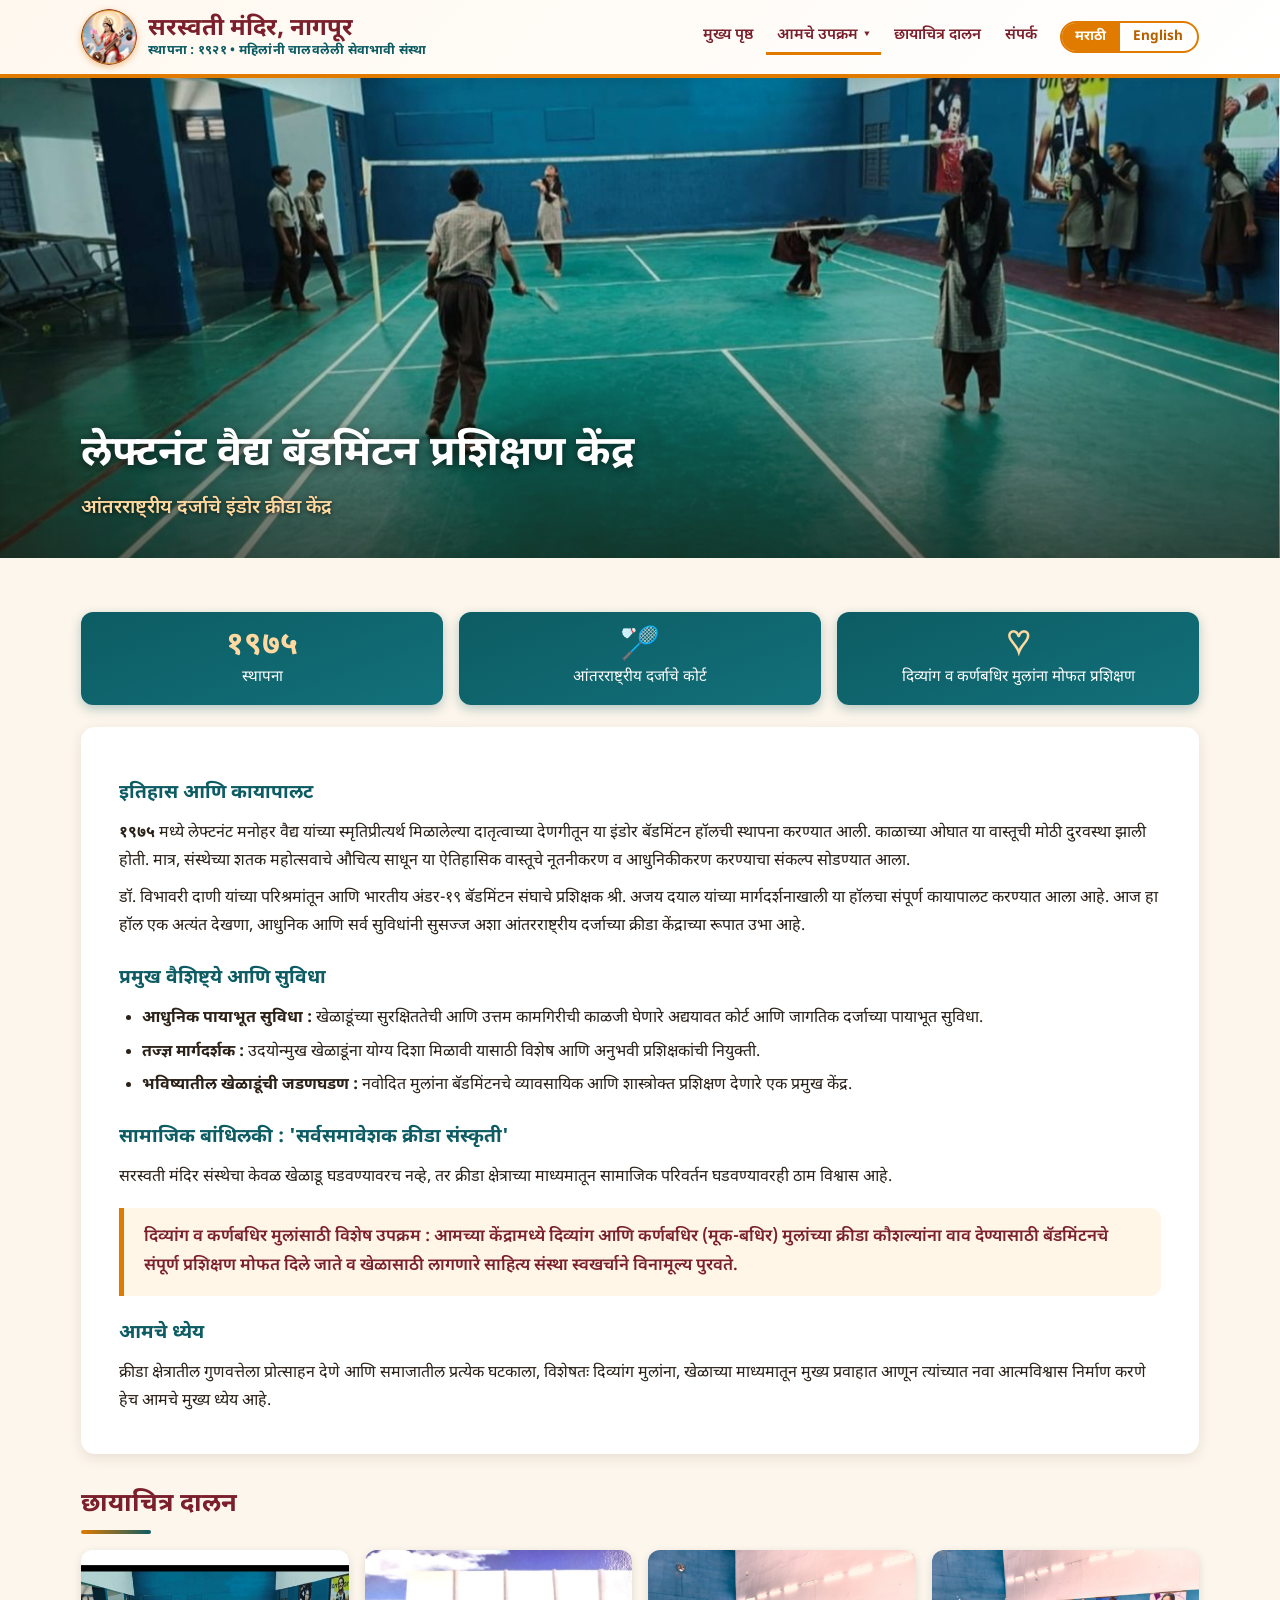
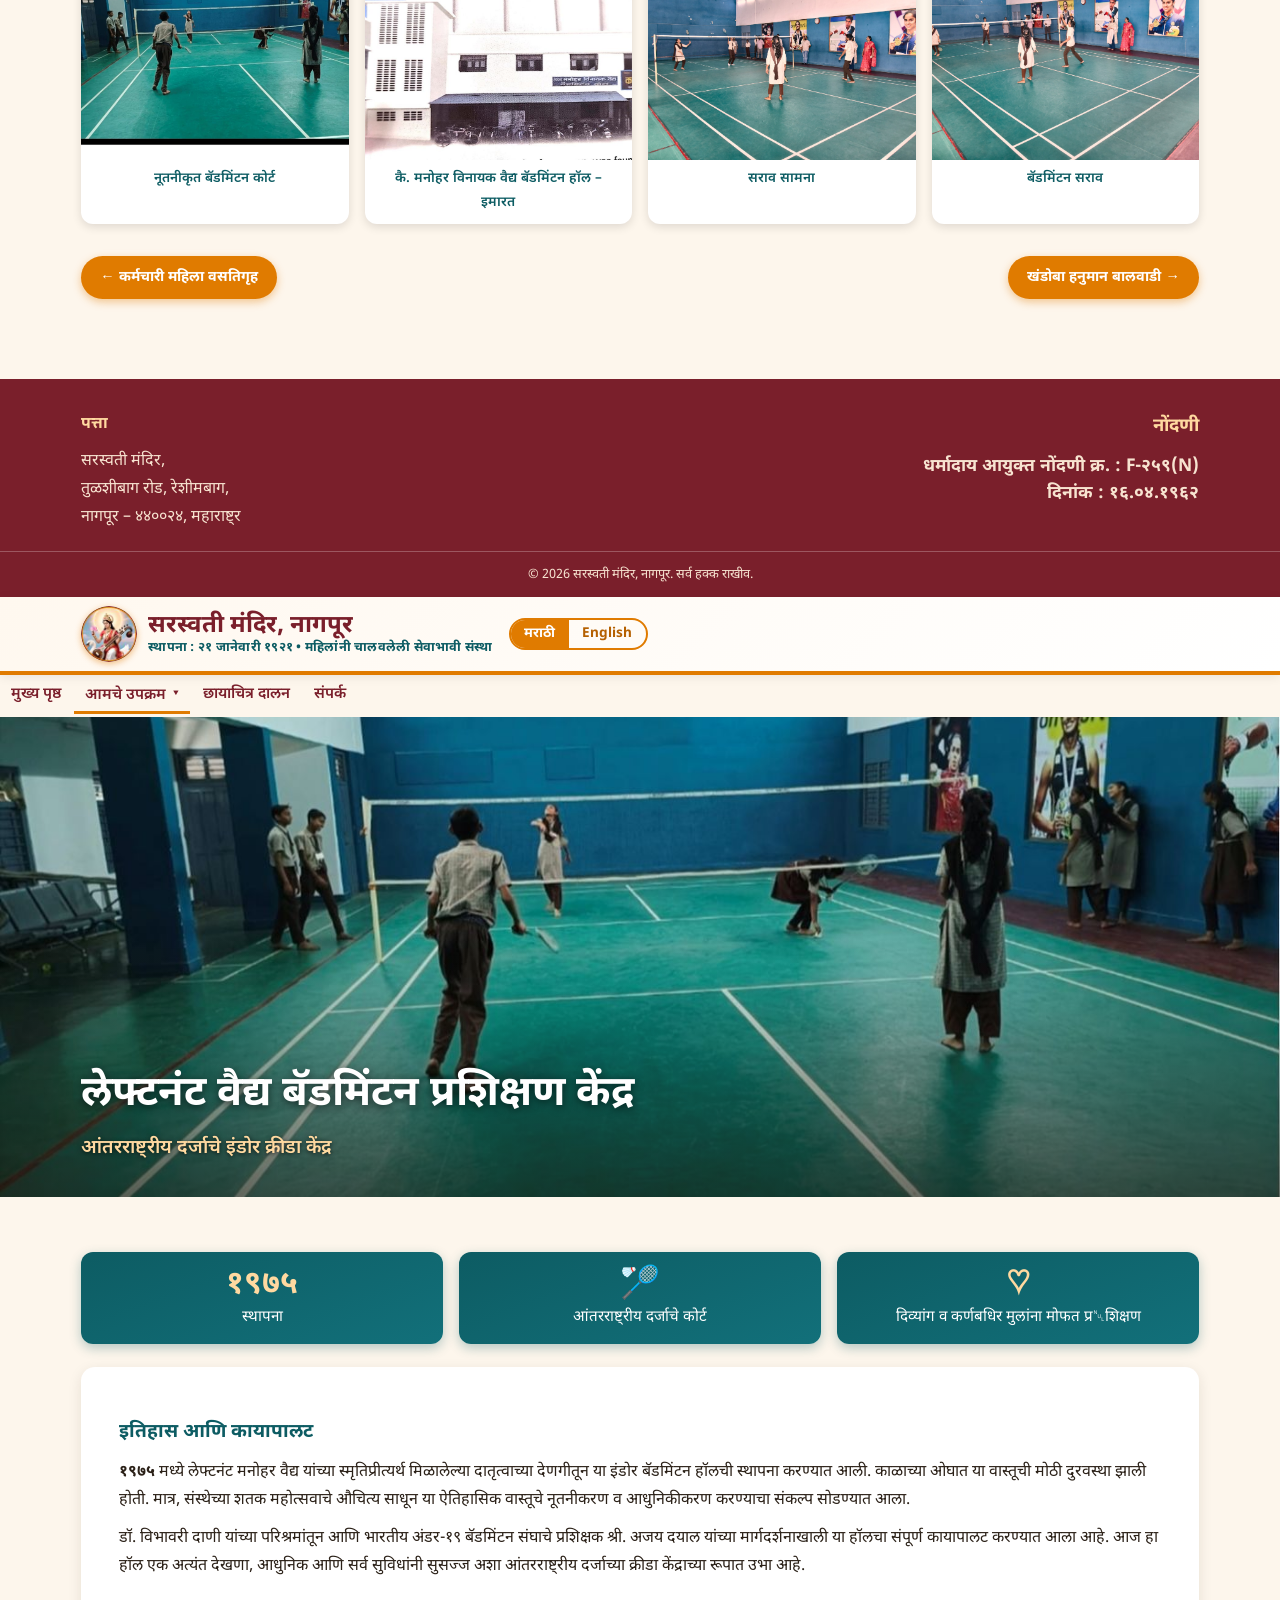
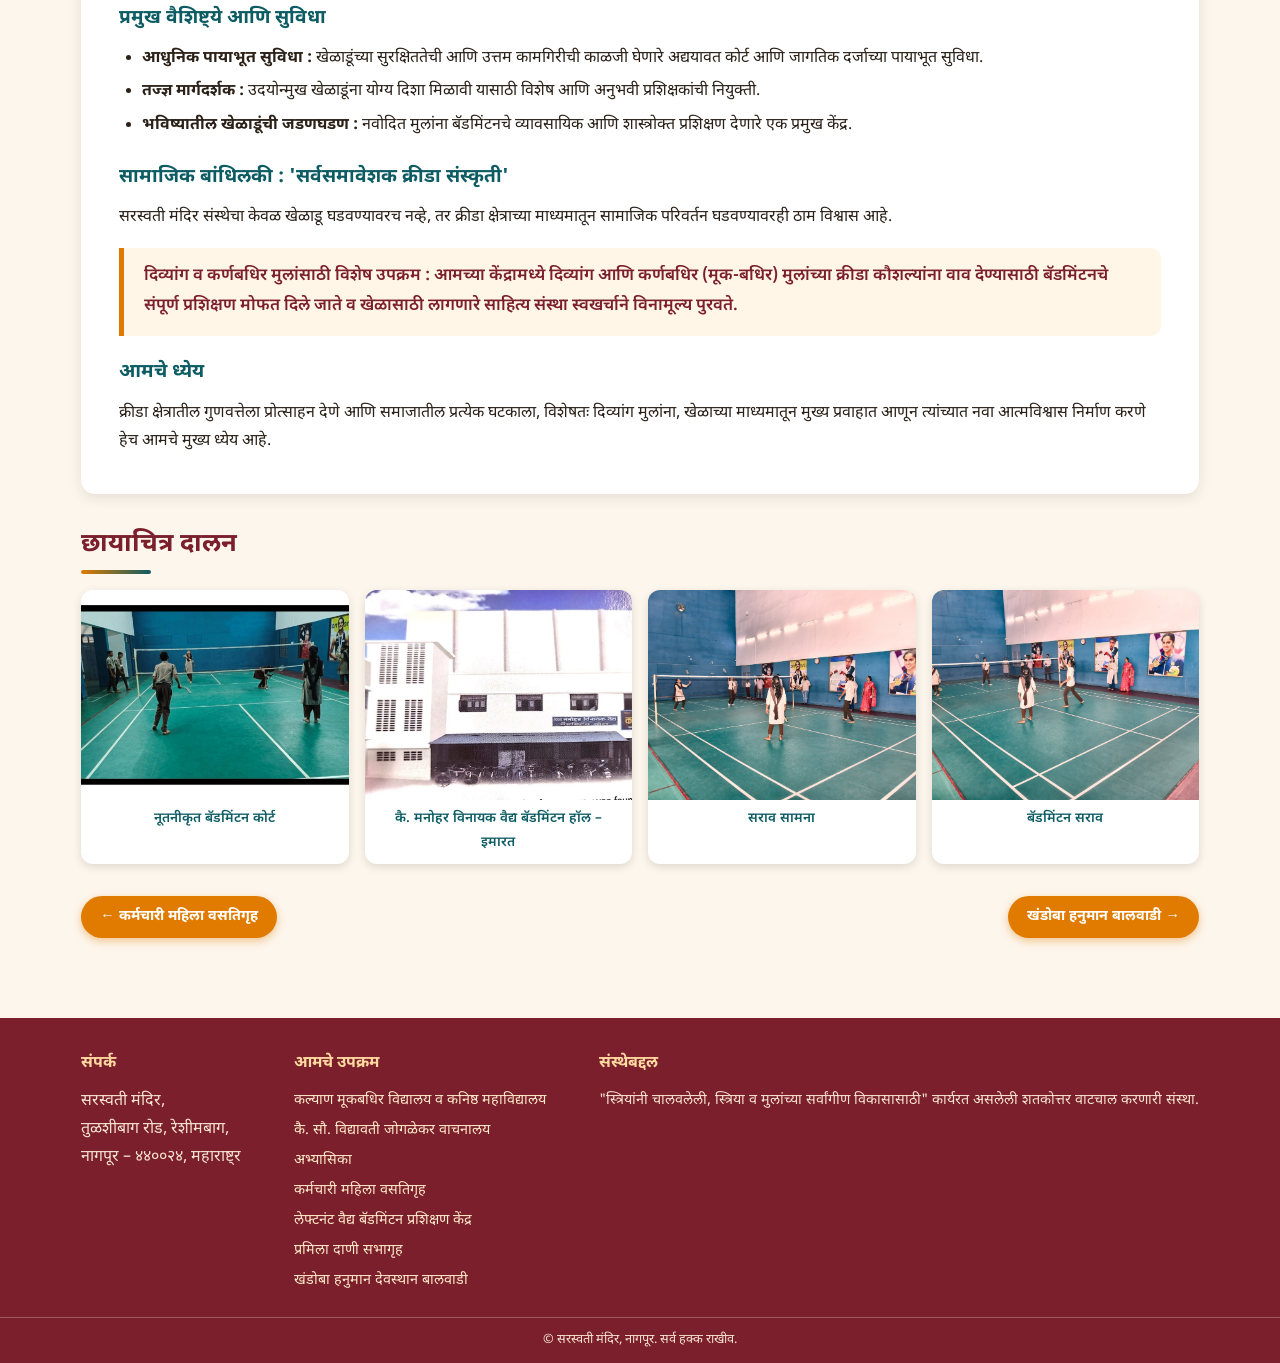
==== commit 2baa2a50: "Update badminton.html" ====
--- a/badminton.html
+++ b/badminton.html
@@ -1,3 +1,102 @@
+<!DOCTYPE html>
+<html lang="mr" data-lang="mr">
+<head>
+<meta charset="UTF-8">
+<meta name="viewport" content="width=device-width, initial-scale=1.0">
+<title>लेफ्टनंट मनोहर वैद्य बॅडमिंटन प्रशिक्षण केंद्र | सरस्वती मंदिर, नागपूर – Saraswati Mandir, Nagpur</title>
+<meta name="description" content="Saraswati Mandir, Nagpur – a women-run charitable organisation serving society since 1921. सरस्वती मंदिर, नागपूर – १९२१ पासून महिलांनी चालवलेली सेवाभावी संस्था.">
+<link rel="preconnect" href="https://fonts.googleapis.com">
+<link href="https://fonts.googleapis.com/css2?family=Noto+Sans+Devanagari:wght@400;600;700&display=swap" rel="stylesheet">
+<link rel="stylesheet" href="css/style.css">
+</head>
+<body>
+<div class="topbar"><span class="mr">सरस्वती मंदिर, तुळशीबाग रोड, रेशीमबाग, नागपूर – ४४००२४</span><span class="en">Saraswati Mandir, Tulshibaug Road, Reshimbagh, Nagpur – 440024</span></div>
+<header class="site">
+  <div class="header-inner">
+    <a class="brand" href="index.html">
+      <img class="emblem" src="images/logo-saraswati.svg" alt="सरस्वती मंदिर logo — Saraswati Mandir logo">
+      <h1><span class="mr">सरस्वती मंदिर, नागपूर</span><span class="en">Saraswati Mandir, Nagpur</span><small><span class="mr">स्थापना : २१ जानेवारी १९२१ • महिलांनी चालवलेली सेवाभावी संस्था</span><span class="en">Estd. 21 January 1921 • A charitable organisation run by women</span></small></h1>
+    </a>
+    <div class="lang-switch" role="group" aria-label="Language">
+      <button type="button" data-lang="mr" onclick="setLang('mr')">मराठी</button>
+      <button type="button" data-lang="en" onclick="setLang('en')">English</button>
+    </div>
+  </div>
+</header>
+<nav class="main"><ul><li><a href="index.html"><span class="mr">मुख्य पृष्ठ</span><span class="en">Home</span></a></li><li class="has-dropdown"><button type="button" class="navbtn current" aria-haspopup="true" aria-expanded="false" onclick="toggleDrop(this)"><span class="mr">आमचे उपक्रम</span><span class="en">Our Activities</span> <span class="chev">&#9662;</span></button><div class="dropdown"><a href="school.html"><span class="mr">कल्याण मूकबधिर विद्यालय व कनिष्ठ महाविद्यालय</span><span class="en">Kalyan Mook-Badhir Vidyalaya and Junior College</span></a><a href="library.html"><span class="mr">कै. सौ. विद्यावती जोगळेकर वाचनालय</span><span class="en">Late Vidyawati Joglekar Library</span></a><a href="reading-room.html"><span class="mr">अभ्यासिका</span><span class="en">Reading Room</span></a><a href="hostel.html"><span class="mr">कर्मचारी महिला वसतिगृह</span><span class="en">Working Women's Hostel</span></a><a href="badminton.html" class="current"><span class="mr">लेफ्टनंट वैद्य बॅडमिंटन प्रशिक्षण केंद्र</span><span class="en">Lt. Vaidya Badminton Coaching Centre</span></a><a href="sabhagruh.html"><span class="mr">प्रमिला दाणी सभागृह</span><span class="en">Pramila Dani Hall</span></a><a href="khandoba.html"><span class="mr">खंडोबा हनुमान बालवाडी</span><span class="en">Khandoba Hanuman Balwadi</span></a></div></li><li><a href="index.html#gallery"><span class="mr">छायाचित्र दालन</span><span class="en">Gallery</span></a></li><li><a href="#contact"><span class="mr">संपर्क</span><span class="en">Contact</span></a></li></ul></nav>
+<div class="hero"><img src="images/badminton-court.jpg" alt="Lt. Vaidya Badminton Coaching Centre"><div class="overlay"><div class="inner"><h2><span class="mr">लेफ्टनंट वैद्य बॅडमिंटन प्रशिक्षण केंद्र</span><span class="en">Lt. Vaidya Badminton Coaching Centre</span></h2><p class="tag"><span class="mr">आंतरराष्ट्रीय दर्जाचे इंडोर क्रीडा केंद्र</span><span class="en">An international-standard indoor sports centre</span></p></div></div></div>
+<div class="wrap">
+<div class="facts">
+  <div class="fact"><b>१९७५</b><span><span class="mr">स्थापना</span><span class="en">Established</span></span></div>
+  <div class="fact"><b>&#127992;</b><span><span class="mr">आंतरराष्ट्रीय दर्जाचे कोर्ट</span><span class="en">International-standard Courts</span></span></div>
+  <div class="fact"><b>&#9825;</b><span><span class="mr">दिव्यांग व कर्णबधिर मुलांना मोफत प्रशिक्षण</span><span class="en">Free Training for Disabled & Deaf Children</span></span></div>
+</div>
+<article class="content">
+<div class="mr">
+<h3>इतिहास आणि कायापालट</h3>
+<p><strong>१९७५</strong> मध्ये लेफ्टनंट मनोहर वैद्य यांच्या स्मृतिप्रीत्यर्थ मिळालेल्या दातृत्वाच्या देणगीतून या इंडोर बॅडमिंटन हॉलची स्थापना करण्यात आली. काळाच्या ओघात या वास्तूची मोठी दुरवस्था झाली होती. मात्र, संस्थेच्या शतक महोत्सवाचे औचित्य साधून या ऐतिहासिक वास्तूचे नूतनीकरण व आधुनिकीकरण करण्याचा संकल्प सोडण्यात आला.</p>
+<p>डॉ. विभावरी दाणी यांच्या परिश्रमांतून आणि भारतीय अंडर-१९ बॅडमिंटन संघाचे प्रशिक्षक श्री. अजय दयाल यांच्या मार्गदर्शनाखाली या हॉलचा संपूर्ण कायापालट करण्यात आला आहे. आज हा हॉल एक अत्यंत देखणा, आधुनिक आणि सर्व सुविधांनी सुसज्ज अशा आंतरराष्ट्रीय दर्जाच्या क्रीडा केंद्राच्या रूपात उभा आहे.</p>
+<h3>प्रमुख वैशिष्ट्ये आणि सुविधा</h3>
+<ul>
+<li><strong>आधुनिक पायाभूत सुविधा :</strong> खेळाडूंच्या सुरक्षिततेची आणि उत्तम कामगिरीची काळजी घेणारे अद्ययावत कोर्ट आणि जागतिक दर्जाच्या पायाभूत सुविधा.</li>
+<li><strong>तज्ज्ञ मार्गदर्शक :</strong> उदयोन्मुख खेळाडूंना योग्य दिशा मिळावी यासाठी विशेष आणि अनुभवी प्रशिक्षकांची नियुक्ती.</li>
+<li><strong>भविष्यातील खेळाडूंची जडणघडण :</strong> नवोदित मुलांना बॅडमिंटनचे व्यावसायिक आणि शास्त्रोक्त प्रशिक्षण देणारे एक प्रमुख केंद्र.</li>
+</ul>
+<h3>सामाजिक बांधिलकी : 'सर्वसमावेशक क्रीडा संस्कृती'</h3>
+<p>सरस्वती मंदिर संस्थेचा केवळ खेळाडू घडवण्यावरच नव्हे, तर क्रीडा क्षेत्राच्या माध्यमातून सामाजिक परिवर्तन घडवण्यावरही ठाम विश्वास आहे.</p>
+<div class="quote">दिव्यांग व कर्णबधिर मुलांसाठी विशेष उपक्रम : आमच्या केंद्रामध्ये दिव्यांग आणि कर्णबधिर (मूक-बधिर) मुलांच्या क्रीडा कौशल्यांना वाव देण्यासाठी बॅडमिंटनचे संपूर्ण प्रशिक्षण मोफत दिले जाते व खेळासाठी लागणारे साहित्य संस्था स्वखर्चाने विनामूल्य पुरवते.</div>
+<h3>आमचे ध्येय</h3>
+<p>क्रीडा क्षेत्रातील गुणवत्तेला प्रोत्साहन देणे आणि समाजातील प्रत्येक घटकाला, विशेषतः दिव्यांग मुलांना, खेळाच्या माध्यमातून मुख्य प्रवाहात आणून त्यांच्यात नवा आत्मविश्वास निर्माण करणे हेच आमचे मुख्य ध्येय आहे.</p>
+</div>
+<div class="en">
+<h3>History and Transformation</h3>
+<p>This indoor badminton hall was established in <strong>1975</strong> through a charitable donation in memory of Lt. Manohar Vaidya. Over time the building had fallen into serious disrepair. On the occasion of the institution's centenary, however, it was resolved to renovate and modernise this historic structure.</p>
+<p>Through the efforts of Dr. Vibhawari Dani and under the guidance of Shri Ajay Dayal, coach of the Indian Under-19 badminton team, the hall has been completely transformed. Today it stands as a handsome, modern, fully equipped sports centre of international standard.</p>
+<h3>Key Features and Facilities</h3>
+<ul>
+<li><strong>Modern infrastructure:</strong> up-to-date courts and world-class facilities that ensure players' safety and support peak performance.</li>
+<li><strong>Expert coaching:</strong> specially appointed, experienced coaches to give emerging players the right direction.</li>
+<li><strong>Shaping future players:</strong> a leading centre providing professional, scientific badminton training to young beginners.</li>
+</ul>
+<h3>Social Commitment: Inclusivity in Sports</h3>
+<p>Saraswati Mandir firmly believes not only in producing players, but in bringing about social transformation through sport.</p>
+<div class="quote">Special initiative for disabled and deaf children: at our centre, complete badminton training is given free of charge to disabled and deaf (deaf-mute) children, and the institution provides all necessary sports equipment free of cost at its own expense.</div>
+<h3>Our Mission</h3>
+<p>Our chief mission is to promote excellence in sport and, through sport, to bring every section of society — especially children with disabilities — into the mainstream, building new self-confidence in them.</p>
+</div>
+</article>
+<h2 class="section-title"><span class="mr">छायाचित्र दालन</span><span class="en">Photo Gallery</span></h2><div class="gallery"><figure><img src="images/badminton-court.jpg" alt="The Renovated Badminton Court" loading="lazy"><figcaption><span class="mr">नूतनीकृत बॅडमिंटन कोर्ट</span><span class="en">The Renovated Badminton Court</span></figcaption></figure><figure><img src="images/hostel-building.jpg" alt="Lt. Manohar Vaidya Badminton Hall – Building" loading="lazy"><figcaption><span class="mr">कै. मनोहर विनायक वैद्य बॅडमिंटन हॉल – इमारत</span><span class="en">Lt. Manohar Vaidya Badminton Hall – Building</span></figcaption></figure><figure><img src="images/badminton-1.jpg" alt="Practice Match" loading="lazy"><figcaption><span class="mr">सराव सामना</span><span class="en">Practice Match</span></figcaption></figure><figure><img src="images/badminton-2.jpg" alt="Badminton Practice" loading="lazy"><figcaption><span class="mr">बॅडमिंटन सराव</span><span class="en">Badminton Practice</span></figcaption></figure></div>
+<div class="pagenav"><a href="hostel.html">&larr; <span class="mr">कर्मचारी महिला वसतिगृह</span><span class="en">Working Women's Hostel</span></a><a href="khandoba.html"><span class="mr">खंडोबा हनुमान बालवाडी</span><span class="en">Khandoba Hanuman Balwadi</span> &rarr;</a></div>
+</div>
+<footer class="site" id="contact">
+  <div class="inner">
+    <div>
+      <h4><span class="mr">संपर्क</span><span class="en">Contact</span></h4>
+      <p><span class="mr">सरस्वती मंदिर,<br>तुळशीबाग रोड, रेशीमबाग,<br>नागपूर – ४४००२४, महाराष्ट्र</span><span class="en">Saraswati Mandir,<br>Tulshibaug Road, Reshimbagh,<br>Nagpur – 440024, Maharashtra, India</span></p>
+    </div>
+    <div>
+      <h4><span class="mr">आमचे उपक्रम</span><span class="en">Our Activities</span></h4>
+      <ul>
+        <li><a href="school.html"><span class="mr">कल्याण मूकबधिर विद्यालय व कनिष्ठ महाविद्यालय</span><span class="en">Kalyan Mook-Badhir Vidyalaya and Junior College</span></a></li>
+        <li><a href="library.html"><span class="mr">कै. सौ. विद्यावती जोगळेकर वाचनालय</span><span class="en">Late Vidyawati Joglekar Library</span></a></li>
+        <li><a href="reading-room.html"><span class="mr">अभ्यासिका</span><span class="en">Reading Room (Abhyasika)</span></a></li>
+        <li><a href="hostel.html"><span class="mr">कर्मचारी महिला वसतिगृह</span><span class="en">Working Women's Hostel</span></a></li>
+        <li><a href="badminton.html"><span class="mr">लेफ्टनंट वैद्य बॅडमिंटन प्रशिक्षण केंद्र</span><span class="en">Lt. Vaidya Badminton Coaching Centre</span></a></li>
+        <li><a href="sabhagruh.html"><span class="mr">प्रमिला दाणी सभागृह</span><span class="en">Pramila Dani Sabhagruh (Hall)</span></a></li>
+        <li><a href="khandoba.html"><span class="mr">खंडोबा हनुमान देवस्थान बालवाडी</span><span class="en">Khandoba Hanuman Devasthan Balwadi</span></a></li>
+      </ul>
+    </div>
+    <div>
+      <h4><span class="mr">संस्थेबद्दल</span><span class="en">About Us</span></h4>
+      <p style="font-size:.9rem"><span class="mr">"स्त्रियांनी चालवलेली, स्त्रिया व मुलांच्या सर्वांगीण विकासासाठी" कार्यरत असलेली शतकोत्तर वाटचाल करणारी संस्था.</span><span class="en">A century-old institution "run by women, for the all-round development of women and children."</span></p>
+    </div>
+  </div>
+  <div class="copyright">&copy; <span id="yr"></span> <span class="mr">सरस्वती मंदिर, नागपूर. सर्व हक्क राखीव.</span><span class="en">Saraswati Mandir, Nagpur. All rights reserved.</span></div>
+</footer>
+<script src="js/main.js"></script>
+<script>document.getElementById('yr').textContent = new Date().getFullYear();</script>
+</body>
+</html>
 <!DOCTYPE html>
 <html lang="mr" data-lang="mr">
 <head>
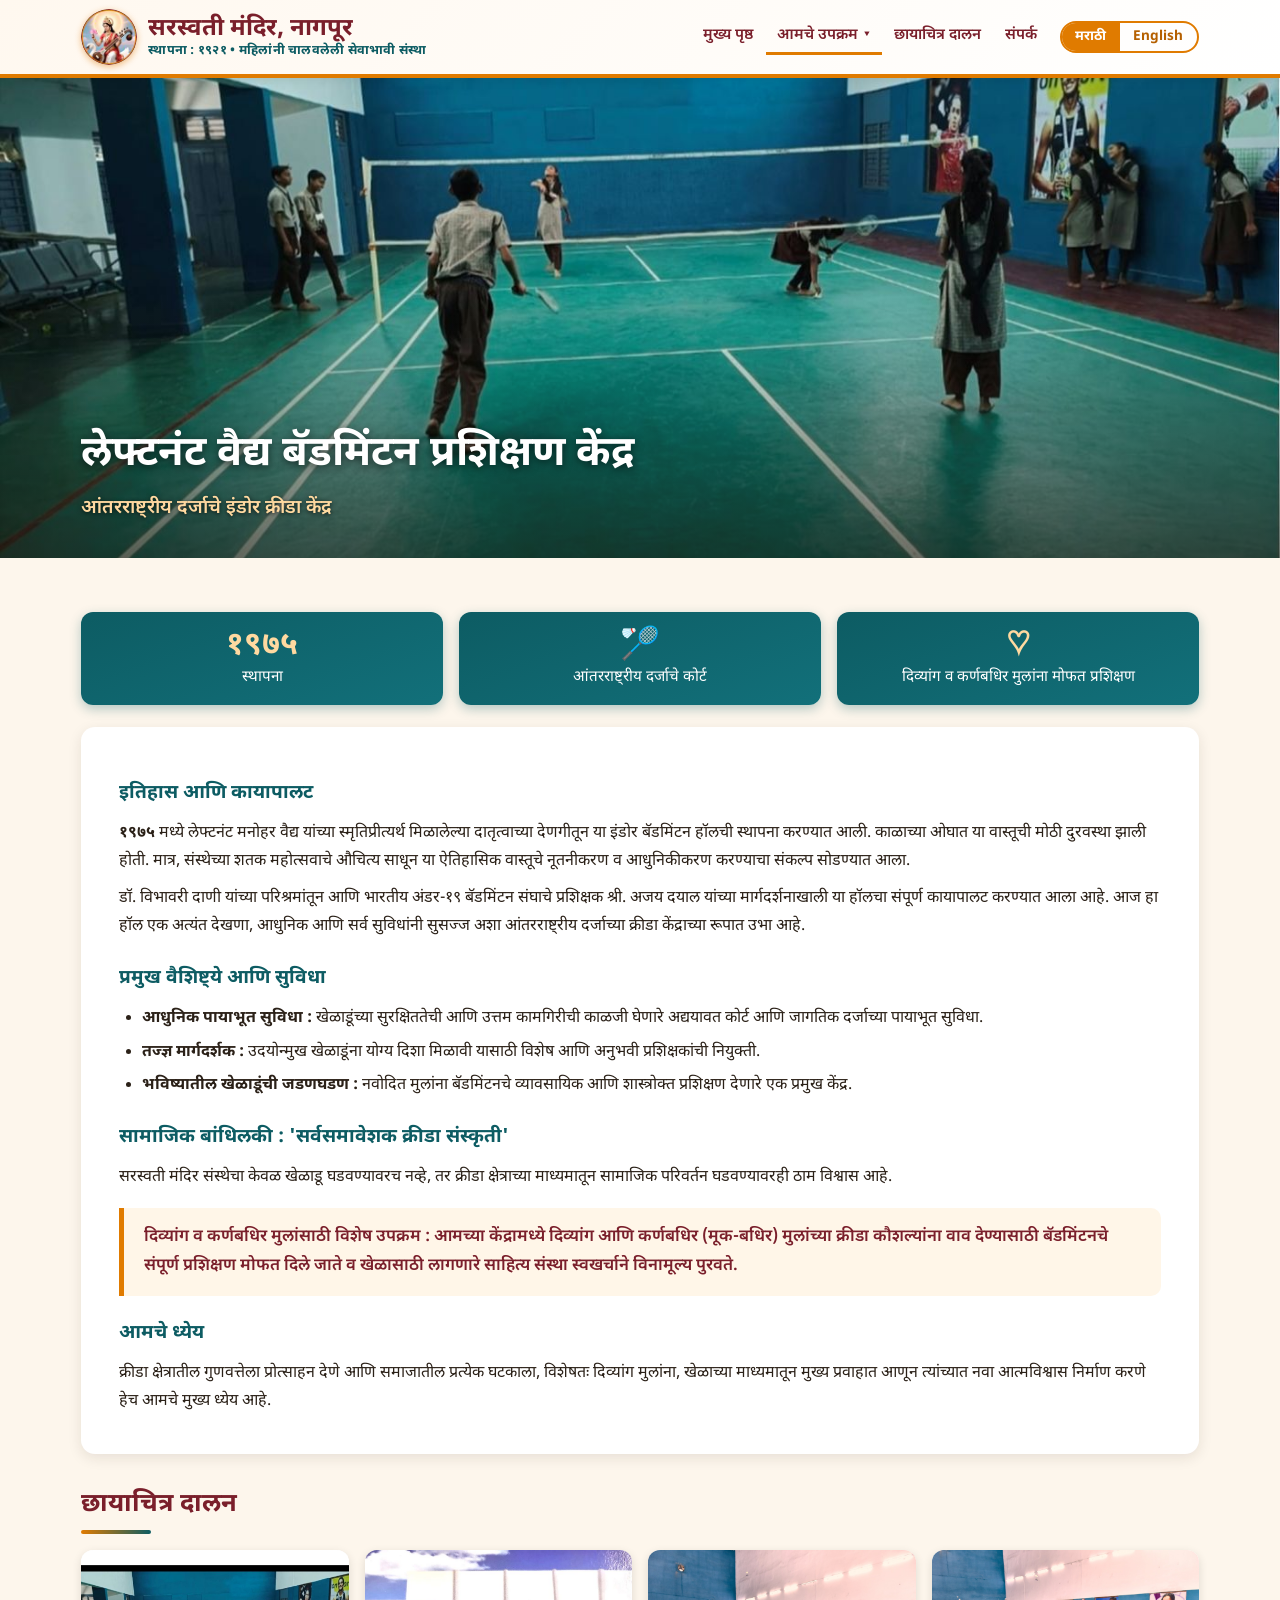
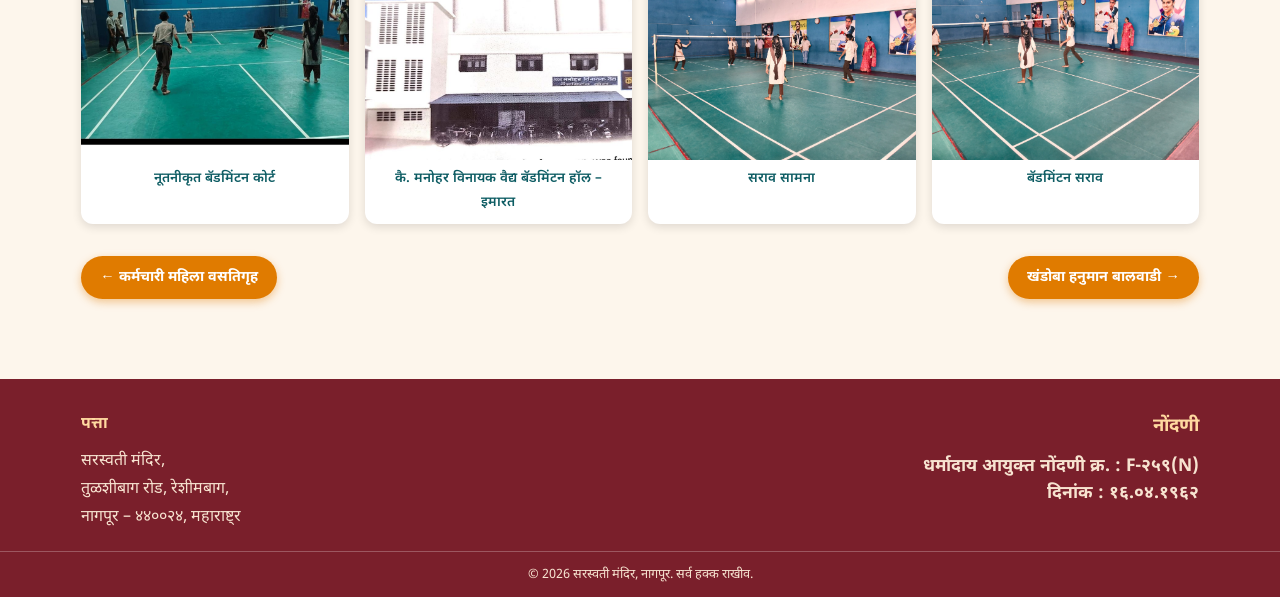
==== commit 510a9b6f: "Update badminton.html" ====
--- a/badminton.html
+++ b/badminton.html
@@ -97,102 +97,3 @@
 <script>document.getElementById('yr').textContent = new Date().getFullYear();</script>
 </body>
 </html>
-<!DOCTYPE html>
-<html lang="mr" data-lang="mr">
-<head>
-<meta charset="UTF-8">
-<meta name="viewport" content="width=device-width, initial-scale=1.0">
-<title>लेफ्टनंट मनोहर वैद्य बॅडमिंटन प्रशिक्षण केंद्र | सरस्वती मंदिर, नागपूर – Saraswati Mandir, Nagpur</title>
-<meta name="description" content="Saraswati Mandir, Nagpur – a women-run charitable organisation serving society since 1921. सरस्वती मंदिर, नागपूर – १९२१ पासून महिलांनी चालवलेली सेवाभावी संस्था.">
-<link rel="preconnect" href="https://fonts.googleapis.com">
-<link href="https://fonts.googleapis.com/css2?family=Noto+Sans+Devanagari:wght@400;600;700&display=swap" rel="stylesheet">
-<link rel="stylesheet" href="css/style.css">
-</head>
-<body>
-<div class="topbar"><span class="mr">सरस्वती मंदिर, तुळशीबाग रोड, रेशीमबाग, नागपूर – ४४००२४</span><span class="en">Saraswati Mandir, Tulshibaug Road, Reshimbagh, Nagpur – 440024</span></div>
-<header class="site">
-  <div class="header-inner">
-    <a class="brand" href="index.html">
-      <img class="emblem" src="images/logo-saraswati.svg" alt="सरस्वती मंदिर logo — Saraswati Mandir logo">
-      <h1><span class="mr">सरस्वती मंदिर, नागपूर</span><span class="en">Saraswati Mandir, Nagpur</span><small><span class="mr">स्थापना : २१ जानेवारी १९२१ • महिलांनी चालवलेली सेवाभावी संस्था</span><span class="en">Estd. 21 January 1921 • A charitable organisation run by women</span></small></h1>
-    </a>
-    <div class="lang-switch" role="group" aria-label="Language">
-      <button type="button" data-lang="mr" onclick="setLang('mr')">मराठी</button>
-      <button type="button" data-lang="en" onclick="setLang('en')">English</button>
-    </div>
-  </div>
-</header>
-<nav class="main"><ul><li><a href="index.html"><span class="mr">मुख्य पृष्ठ</span><span class="en">Home</span></a></li><li class="has-dropdown"><button type="button" class="navbtn current" aria-haspopup="true" aria-expanded="false" onclick="toggleDrop(this)"><span class="mr">आमचे उपक्रम</span><span class="en">Our Activities</span> <span class="chev">&#9662;</span></button><div class="dropdown"><a href="school.html"><span class="mr">कल्याण मूकबधिर विद्यालय व कनिष्ठ महाविद्यालय</span><span class="en">Kalyan Mook-Badhir Vidyalaya and Junior College</span></a><a href="library.html"><span class="mr">कै. सौ. विद्यावती जोगळेकर वाचनालय</span><span class="en">Late Vidyawati Joglekar Library</span></a><a href="reading-room.html"><span class="mr">अभ्यासिका</span><span class="en">Reading Room</span></a><a href="hostel.html"><span class="mr">कर्मचारी महिला वसतिगृह</span><span class="en">Working Women's Hostel</span></a><a href="badminton.html" class="current"><span class="mr">लेफ्टनंट वैद्य बॅडमिंटन प्रशिक्षण केंद्र</span><span class="en">Lt. Vaidya Badminton Coaching Centre</span></a><a href="sabhagruh.html"><span class="mr">प्रमिला दाणी सभागृह</span><span class="en">Pramila Dani Hall</span></a><a href="khandoba.html"><span class="mr">खंडोबा हनुमान बालवाडी</span><span class="en">Khandoba Hanuman Balwadi</span></a></div></li><li><a href="index.html#gallery"><span class="mr">छायाचित्र दालन</span><span class="en">Gallery</span></a></li><li><a href="#contact"><span class="mr">संपर्क</span><span class="en">Contact</span></a></li></ul></nav>
-<div class="hero"><img src="images/badminton-court.jpg" alt="Lt. Vaidya Badminton Coaching Centre"><div class="overlay"><div class="inner"><h2><span class="mr">लेफ्टनंट वैद्य बॅडमिंटन प्रशिक्षण केंद्र</span><span class="en">Lt. Vaidya Badminton Coaching Centre</span></h2><p class="tag"><span class="mr">आंतरराष्ट्रीय दर्जाचे इंडोर क्रीडा केंद्र</span><span class="en">An international-standard indoor sports centre</span></p></div></div></div>
-<div class="wrap">
-<div class="facts">
-  <div class="fact"><b>१९७५</b><span><span class="mr">स्थापना</span><span class="en">Established</span></span></div>
-  <div class="fact"><b>&#127992;</b><span><span class="mr">आंतरराष्ट्रीय दर्जाचे कोर्ट</span><span class="en">International-standard Courts</span></span></div>
-  <div class="fact"><b>&#9825;</b><span><span class="mr">दिव्यांग व कर्णबधिर मुलांना मोफत प्र␀शिक्षण</span><span class="en">Free Training for Disabled & Deaf Children</span></span></div>
-</div>
-<article class="content">
-<div class="mr">
-<h3>इतिहास आणि कायापालट</h3>
-<p><strong>१९७५</strong> मध्ये लेफ्टनंट मनोहर वैद्य यांच्या स्मृतिप्रीत्यर्थ मिळालेल्या दातृत्वाच्या देणगीतून या इंडोर बॅडमिंटन हॉलची स्थापना करण्यात आली. काळाच्या ओघात या वास्तूची मोठी दुरवस्था झाली होती. मात्र, संस्थेच्या शतक महोत्सवाचे औचित्य साधून या ऐतिहासिक वास्तूचे नूतनीकरण व आधुनिकीकरण करण्याचा संकल्प सोडण्यात आला.</p>
-<p>डॉ. विभावरी दाणी यांच्या परिश्रमांतून आणि भारतीय अंडर-१९ बॅडमिंटन संघाचे प्रशिक्षक श्री. अजय दयाल यांच्या मार्गदर्शनाखाली या हॉलचा संपूर्ण कायापालट करण्यात आला आहे. आज हा हॉल एक अत्यंत देखणा, आधुनिक आणि सर्व सुविधांनी सुसज्ज अशा आंतरराष्ट्रीय दर्जाच्या क्रीडा केंद्राच्या रूपात उभा आहे.</p>
-<h3>प्रमुख वैशिष्ट्ये आणि सुविधा</h3>
-<ul>
-<li><strong>आधुनिक पायाभूत सुविधा :</strong> खेळाडूंच्या सुरक्षिततेची आणि उत्तम कामगिरीची काळजी घेणारे अद्ययावत कोर्ट आणि जागतिक दर्जाच्या पायाभूत सुविधा.</li>
-<li><strong>तज्ज्ञ मार्गदर्शक :</strong> उदयोन्मुख खेळाडूंना योग्य दिशा मिळावी यासाठी विशेष आणि अनुभवी प्रशिक्षकांची नियुक्ती.</li>
-<li><strong>भविष्यातील खेळाडूंची जडणघडण :</strong> नवोदित मुलांना बॅडमिंटनचे व्यावसायिक आणि शास्त्रोक्त प्रशिक्षण देणारे एक प्रमुख केंद्र.</li>
-</ul>
-<h3>सामाजिक बांधिलकी : 'सर्वसमावेशक क्रीडा संस्कृती'</h3>
-<p>सरस्वती मंदिर संस्थेचा केवळ खेळाडू घडवण्यावरच नव्हे, तर क्रीडा क्षेत्राच्या माध्यमातून सामाजिक परिवर्तन घडवण्यावरही ठाम विश्वास आहे.</p>
-<div class="quote">दिव्यांग व कर्णबधिर मुलांसाठी विशेष उपक्रम : आमच्या केंद्रामध्ये दिव्यांग आणि कर्णबधिर (मूक-बधिर) मुलांच्या क्रीडा कौशल्यांना वाव देण्यासाठी बॅडमिंटनचे संपूर्ण प्रशिक्षण मोफत दिले जाते व खेळासाठी लागणारे साहित्य संस्था स्वखर्चाने विनामूल्य पुरवते.</div>
-<h3>आमचे ध्येय</h3>
-<p>क्रीडा क्षेत्रातील गुणवत्तेला प्रोत्साहन देणे आणि समाजातील प्रत्येक घटकाला, विशेषतः दिव्यांग मुलांना, खेळाच्या माध्यमातून मुख्य प्रवाहात आणून त्यांच्यात नवा आत्मविश्वास निर्माण करणे हेच आमचे मुख्य ध्येय आहे.</p>
-</div>
-<div class="en">
-<h3>History and Transformation</h3>
-<p>This indoor badminton hall was established in <strong>1975</strong> through a charitable donation in memory of Lt. Manohar Vaidya. Over time the building had fallen into serious disrepair. On the occasion of the institution's centenary, however, it was resolved to renovate and modernise this historic structure.</p>
-<p>Through the efforts of Dr. Vibhawari Dani and under the guidance of Shri Ajay Dayal, coach of the Indian Under-19 badminton team, the hall has been completely transformed. Today it stands as a handsome, modern, fully equipped sports centre of international standard.</p>
-<h3>Key Features and Facilities</h3>
-<ul>
-<li><strong>Modern infrastructure:</strong> up-to-date courts and world-class facilities that ensure players' safety and support peak performance.</li>
-<li><strong>Expert coaching:</strong> specially appointed, experienced coaches to give emerging players the right direction.</li>
-<li><strong>Shaping future players:</strong> a leading centre providing professional, scientific badminton training to young beginners.</li>
-</ul>
-<h3>Social Commitment: Inclusivity in Sports</h3>
-<p>Saraswati Mandir firmly believes not only in producing players, but in bringing about social transformation through sport.</p>
-<div class="quote">Special initiative for disabled and deaf children: at our centre, complete badminton training is given free of charge to disabled and deaf (deaf-mute) children, and the institution provides all necessary sports equipment free of cost at its own expense.</div>
-<h3>Our Mission</h3>
-<p>Our chief mission is to promote excellence in sport and, through sport, to bring every section of society — especially children with disabilities — into the mainstream, building new self-confidence in them.</p>
-</div>
-</article>
-<h2 class="section-title"><span class="mr">छायाचित्र दालन</span><span class="en">Photo Gallery</span></h2><div class="gallery"><figure><img src="images/badminton-court.jpg" alt="The Renovated Badminton Court" loading="lazy"><figcaption><span class="mr">नूतनीकृत बॅडमिंटन कोर्ट</span><span class="en">The Renovated Badminton Court</span></figcaption></figure><figure><img src="images/hostel-building.jpg" alt="Lt. Manohar Vaidya Badminton Hall – Building" loading="lazy"><figcaption><span class="mr">कै. मनोहर विनायक वैद्य बॅडमिंटन हॉल – इमारत</span><span class="en">Lt. Manohar Vaidya Badminton Hall – Building</span></figcaption></figure><figure><img src="images/badminton-1.jpg" alt="Practice Match" loading="lazy"><figcaption><span class="mr">सराव सामना</span><span class="en">Practice Match</span></figcaption></figure><figure><img src="images/badminton-2.jpg" alt="Badminton Practice" loading="lazy"><figcaption><span class="mr">बॅडमिंटन सराव</span><span class="en">Badminton Practice</span></figcaption></figure></div>
-<div class="pagenav"><a href="hostel.html">&larr; <span class="mr">कर्मचारी महिला वसतिगृह</span><span class="en">Working Women's Hostel</span></a><a href="khandoba.html"><span class="mr">खंडोबा हनुमान बालवाडी</span><span class="en">Khandoba Hanuman Balwadi</span> &rarr;</a></div>
-</div>
-<footer class="site" id="contact">
-  <div class="inner">
-    <div>
-      <h4><span class="mr">संपर्क</span><span class="en">Contact</span></h4>
-      <p><span class="mr">सरस्वती मंदिर,<br>तुळशीबाग रोड, रेशीमबाग,<br>नागपूर – ४४००२४, महाराष्ट्र</span><span class="en">Saraswati Mandir,<br>Tulshibaug Road, Reshimbagh,<br>Nagpur – 440024, Maharashtra, India</span></p>
-    </div>
-    <div>
-      <h4><span class="mr">आमचे उपक्रम</span><span class="en">Our Activities</span></h4>
-      <ul>
-        <li><a href="school.html"><span class="mr">कल्याण मूकबधिर विद्यालय व कनिष्ठ महाविद्यालय</span><span class="en">Kalyan Mook-Badhir Vidyalaya and Junior College</span></a></li>
-        <li><a href="library.html"><span class="mr">कै. सौ. विद्यावती जोगळेकर वाचनालय</span><span class="en">Late Vidyawati Joglekar Library</span></a></li>
-        <li><a href="reading-room.html"><span class="mr">अभ्यासिका</span><span class="en">Reading Room (Abhyasika)</span></a></li>
-        <li><a href="hostel.html"><span class="mr">कर्मचारी महिला वसतिगृह</span><span class="en">Working Women's Hostel</span></a></li>
-        <li><a href="badminton.html"><span class="mr">लेफ्टनंट वैद्य बॅडमिंटन प्रशिक्षण केंद्र</span><span class="en">Lt. Vaidya Badminton Coaching Centre</span></a></li>
-        <li><a href="sabhagruh.html"><span class="mr">प्रमिला दाणी सभागृह</span><span class="en">Pramila Dani Sabhagruh (Hall)</span></a></li>
-        <li><a href="khandoba.html"><span class="mr">खंडोबा हनुमान देवस्थान बालवाडी</span><span class="en">Khandoba Hanuman Devasthan Balwadi</span></a></li>
-      </ul>
-    </div>
-    <div>
-      <h4><span class="mr">संस्थेबद्दल</span><span class="en">About Us</span></h4>
-      <p style="font-size:.9rem"><span class="mr">"स्त्रियांनी चालवलेली, स्त्रिया व मुलांच्या सर्वांगीण विकासासाठी" कार्यरत असलेली शतकोत्तर वाटचाल करणारी संस्था.</span><span class="en">A century-old institution "run by women, for the all-round development of women and children."</span></p>
-    </div>
-  </div>
-  <div class="copyright">&copy; <span id="yr"></span> <span class="mr">सरस्वती मंदिर, नागपूर. सर्व हक्क राखीव.</span><span class="en">Saraswati Mandir, Nagpur. All rights reserved.</span></div>
-</footer>
-<script src="js/main.js"></script>
-<script>document.getElementById('yr').textContent = new Date().getFullYear();</script>
-</body>
-</html>
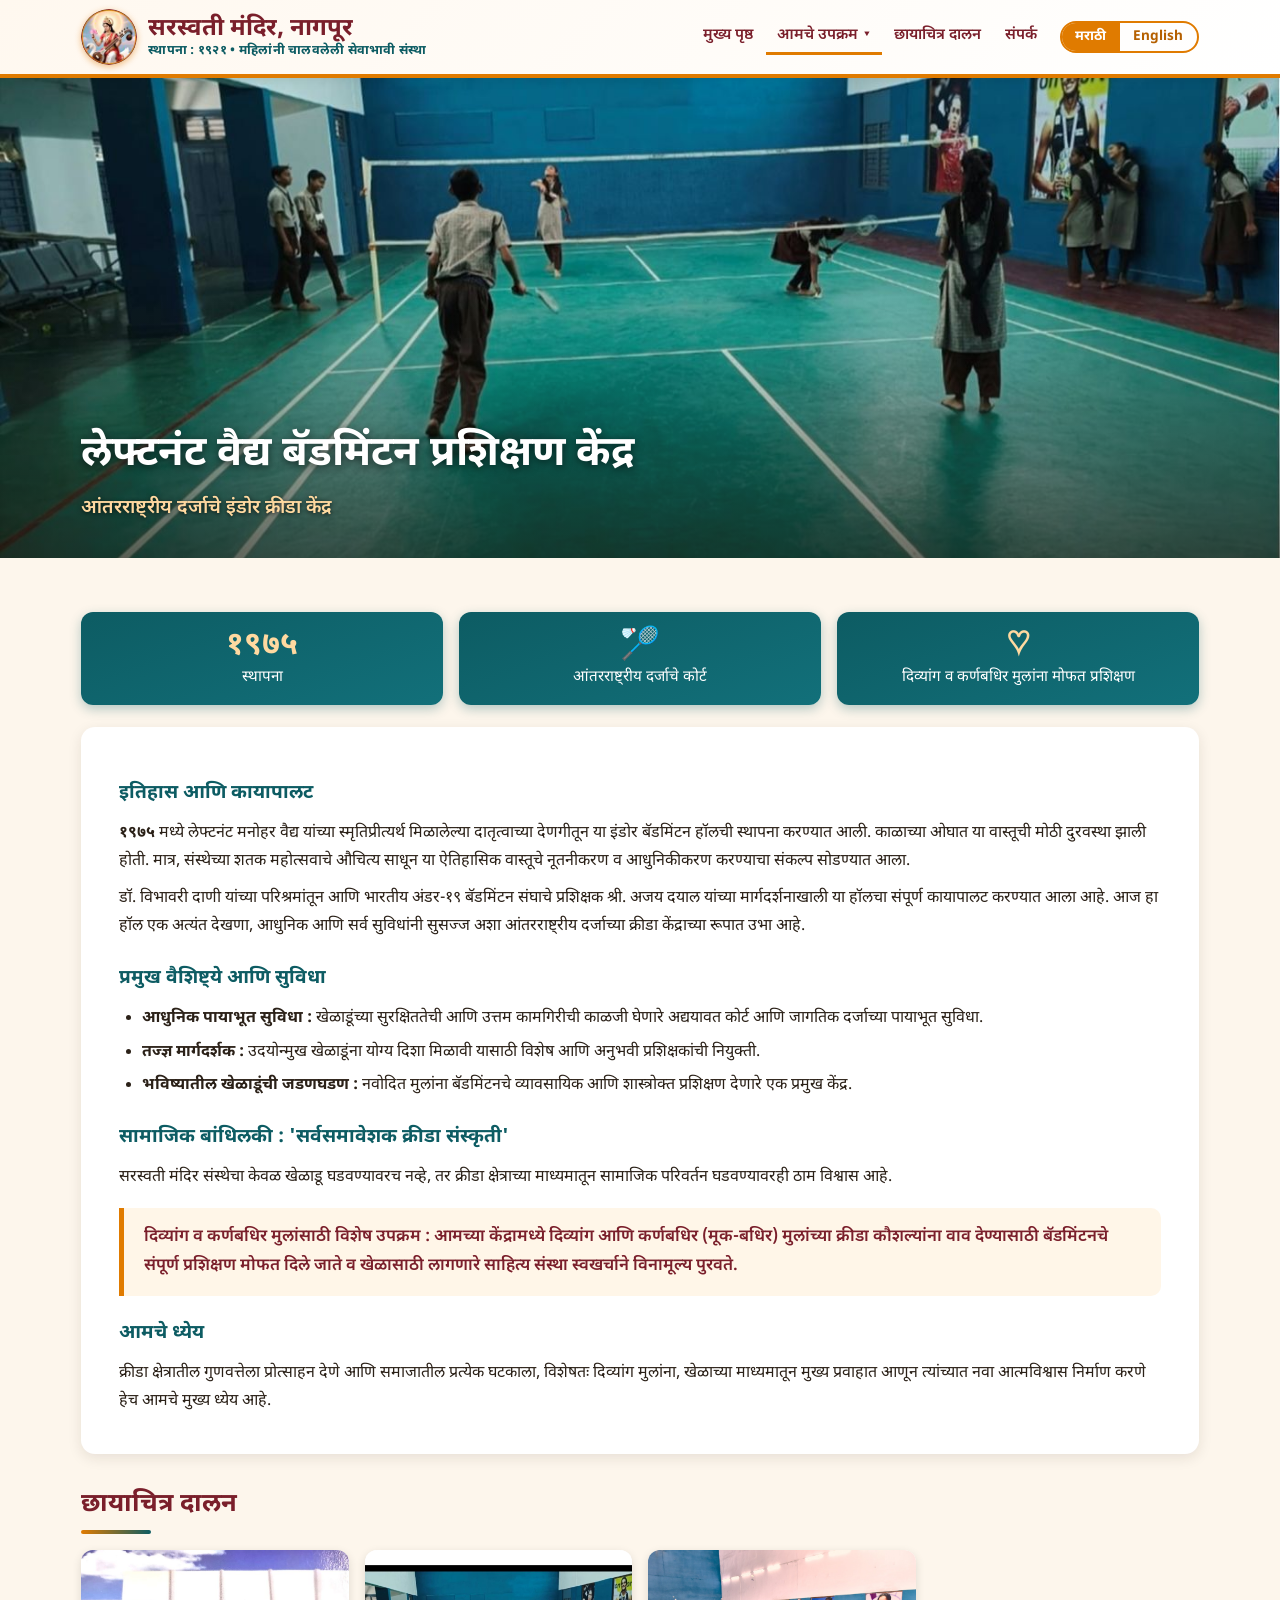
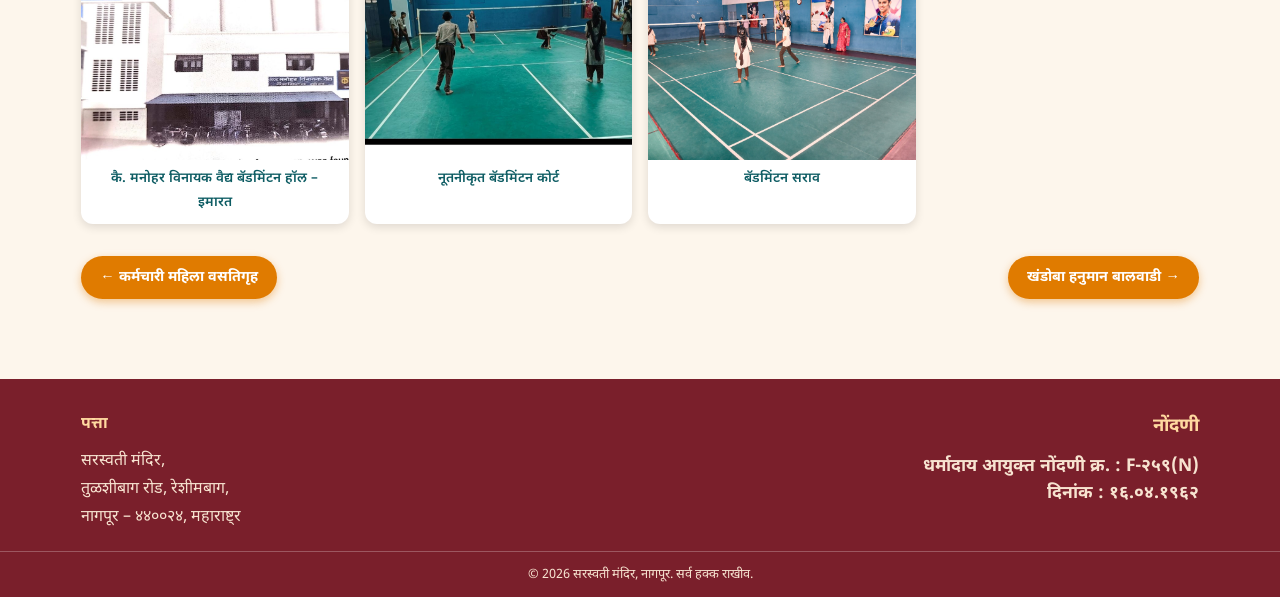
==== commit c6698e70: "Badminton gallery: show building exterior first; remove Practice Match photo" ====
--- a/badminton.html
+++ b/badminton.html
@@ -65,7 +65,7 @@
 <p>Our chief mission is to promote excellence in sport and, through sport, to bring every section of society — especially children with disabilities — into the mainstream, building new self-confidence in them.</p>
 </div>
 </article>
-<h2 class="section-title"><span class="mr">छायाचित्र दालन</span><span class="en">Photo Gallery</span></h2><div class="gallery"><figure><img src="images/badminton-court.jpg" alt="The Renovated Badminton Court" loading="lazy"><figcaption><span class="mr">नूतनीकृत बॅडमिंटन कोर्ट</span><span class="en">The Renovated Badminton Court</span></figcaption></figure><figure><img src="images/hostel-building.jpg" alt="Lt. Manohar Vaidya Badminton Hall – Building" loading="lazy"><figcaption><span class="mr">कै. मनोहर विनायक वैद्य बॅडमिंटन हॉल – इमारत</span><span class="en">Lt. Manohar Vaidya Badminton Hall – Building</span></figcaption></figure><figure><img src="images/badminton-1.jpg" alt="Practice Match" loading="lazy"><figcaption><span class="mr">सराव सामना</span><span class="en">Practice Match</span></figcaption></figure><figure><img src="images/badminton-2.jpg" alt="Badminton Practice" loading="lazy"><figcaption><span class="mr">बॅडमिंटन सराव</span><span class="en">Badminton Practice</span></figcaption></figure></div>
+<h2 class="section-title"><span class="mr">छायाचित्र दालन</span><span class="en">Photo Gallery</span></h2><div class="gallery"><figure><img src="images/hostel-building.jpg" alt="Lt. Manohar Vaidya Badminton Hall – Building" loading="lazy"><figcaption><span class="mr">कै. मनोहर विनायक वैद्य बॅडमिंटन हॉल – इमारत</span><span class="en">Lt. Manohar Vaidya Badminton Hall – Building</span></figcaption></figure><figure><img src="images/badminton-court.jpg" alt="The Renovated Badminton Court" loading="lazy"><figcaption><span class="mr">नूतनीकृत बॅडमिंटन कोर्ट</span><span class="en">The Renovated Badminton Court</span></figcaption></figure><figure><img src="images/badminton-2.jpg" alt="Badminton Practice" loading="lazy"><figcaption><span class="mr">बॅडमिंटन सराव</span><span class="en">Badminton Practice</span></figcaption></figure></div>
 <div class="pagenav"><a href="hostel.html">&larr; <span class="mr">कर्मचारी महिला वसतिगृह</span><span class="en">Working Women's Hostel</span></a><a href="khandoba.html"><span class="mr">खंडोबा हनुमान बालवाडी</span><span class="en">Khandoba Hanuman Balwadi</span> &rarr;</a></div>
 </div>
 <footer class="site" id="contact">
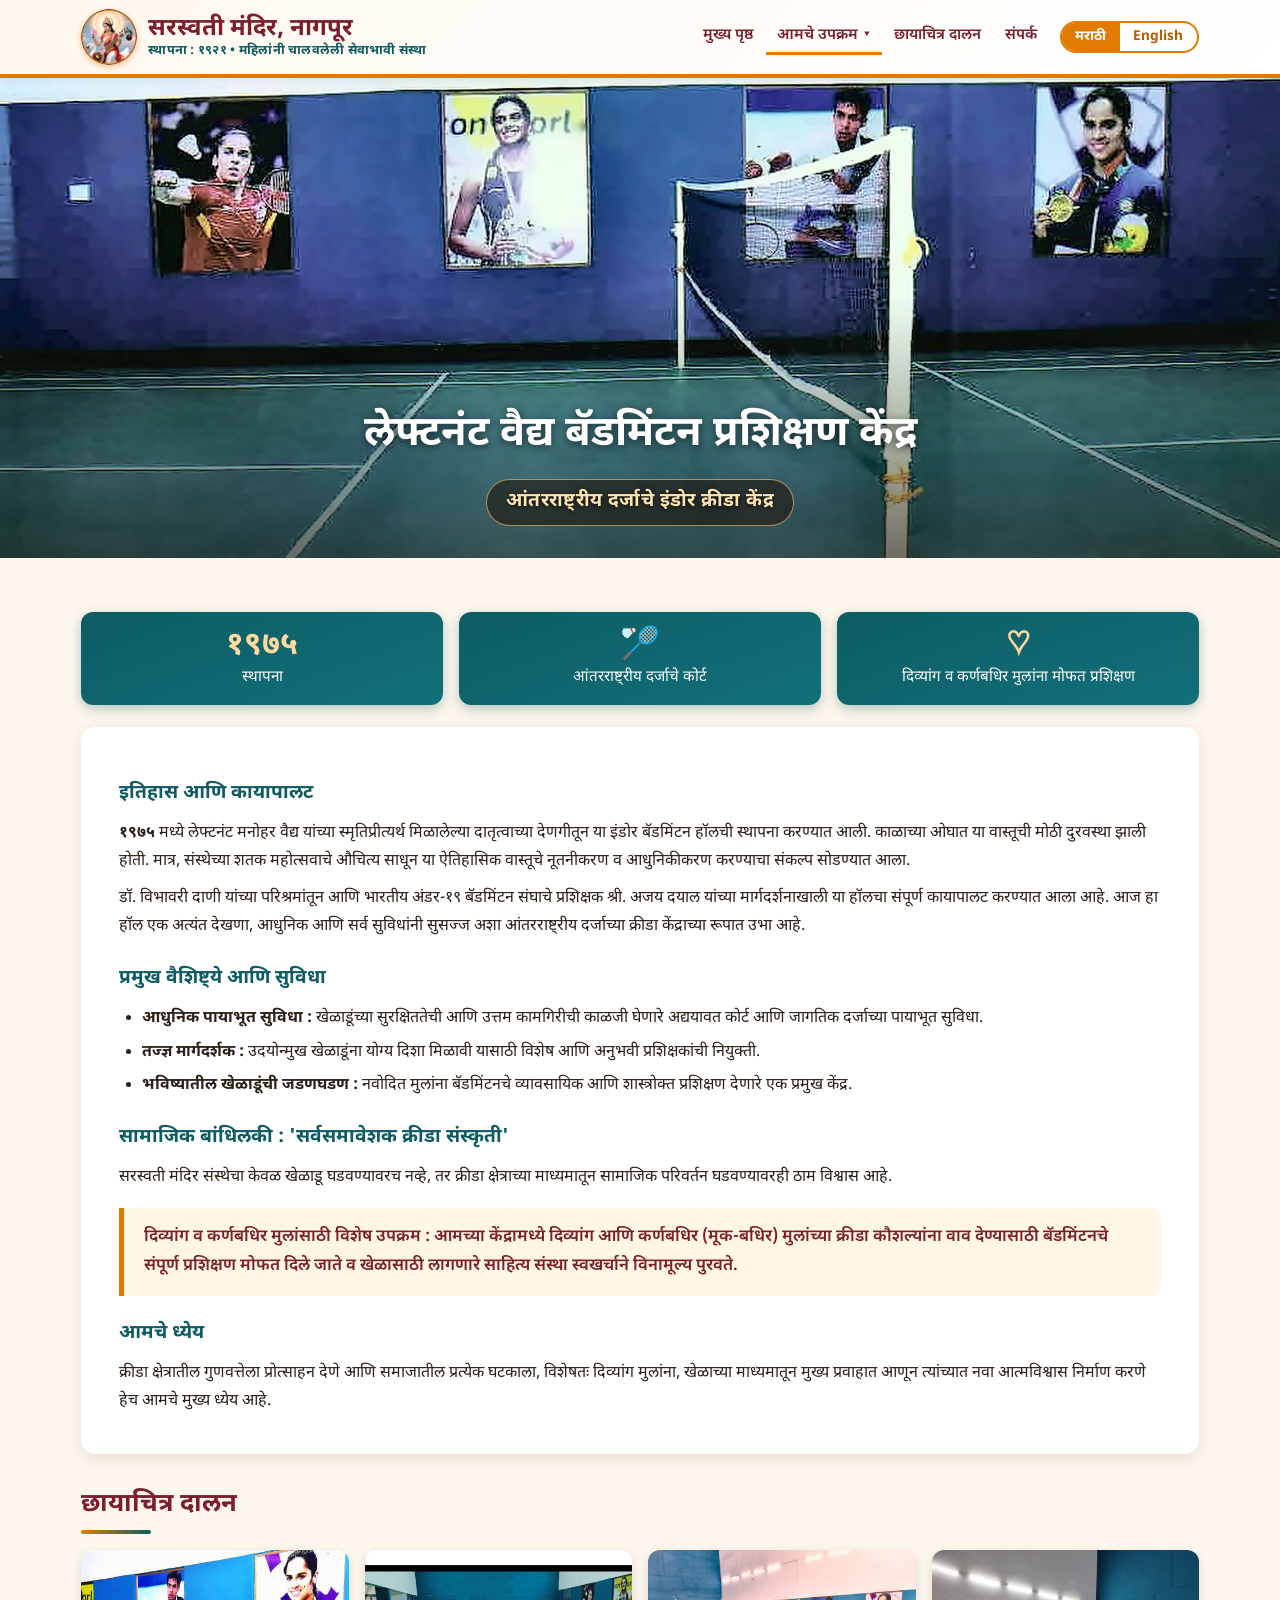
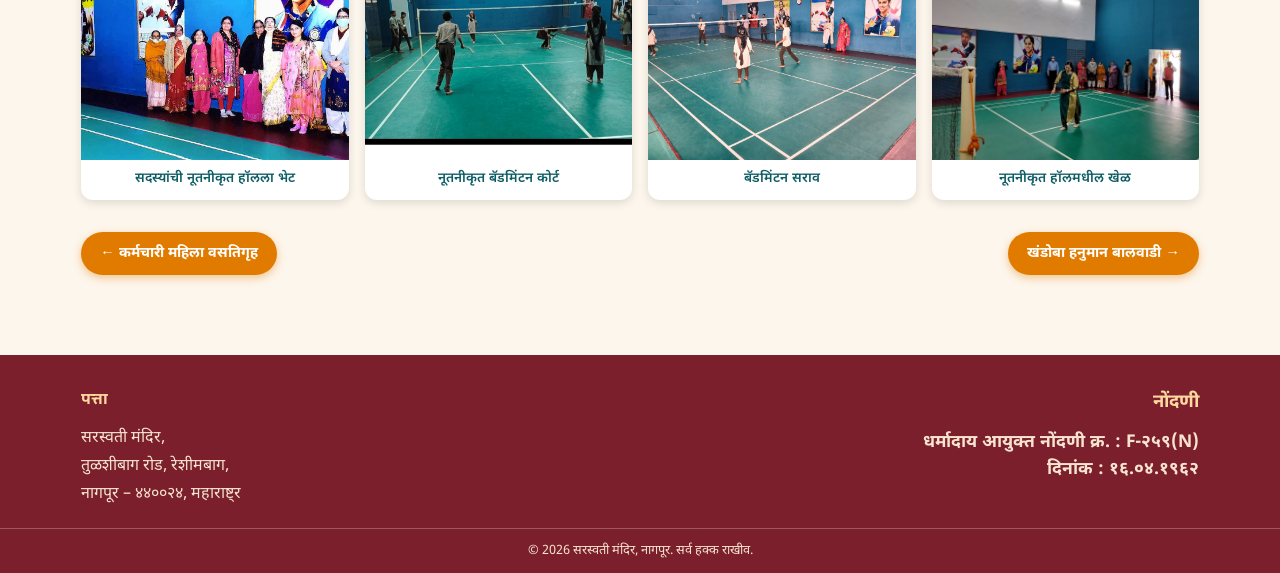
==== commit b5dd3b67: "pages: hero fixes, gallery reorders, bilingual cleanups (BUILD 2026-07-23)" ====
--- a/badminton.html
+++ b/badminton.html
@@ -23,8 +23,8 @@
     </div>
   </div>
 </header>
-<nav class="main"><ul><li><a href="index.html"><span class="mr">मुख्य पृष्ठ</span><span class="en">Home</span></a></li><li class="has-dropdown"><button type="button" class="navbtn current" aria-haspopup="true" aria-expanded="false" onclick="toggleDrop(this)"><span class="mr">आमचे उपक्रम</span><span class="en">Our Activities</span> <span class="chev">&#9662;</span></button><div class="dropdown"><a href="school.html"><span class="mr">कल्याण मूकबधिर विद्यालय व कनिष्ठ महाविद्यालय</span><span class="en">Kalyan Mook-Badhir Vidyalaya and Junior College</span></a><a href="library.html"><span class="mr">कै. सौ. विद्यावती जोगळेकर वाचनालय</span><span class="en">Late Vidyawati Joglekar Library</span></a><a href="reading-room.html"><span class="mr">अभ्यासिका</span><span class="en">Reading Room</span></a><a href="hostel.html"><span class="mr">कर्मचारी महिला वसतिगृह</span><span class="en">Working Women's Hostel</span></a><a href="badminton.html" class="current"><span class="mr">लेफ्टनंट वैद्य बॅडमिंटन प्रशिक्षण केंद्र</span><span class="en">Lt. Vaidya Badminton Coaching Centre</span></a><a href="sabhagruh.html"><span class="mr">प्रमिला दाणी सभागृह</span><span class="en">Pramila Dani Hall</span></a><a href="khandoba.html"><span class="mr">खंडोबा हनुमान बालवाडी</span><span class="en">Khandoba Hanuman Balwadi</span></a></div></li><li><a href="index.html#gallery"><span class="mr">छायाचित्र दालन</span><span class="en">Gallery</span></a></li><li><a href="#contact"><span class="mr">संपर्क</span><span class="en">Contact</span></a></li></ul></nav>
-<div class="hero"><img src="images/badminton-court.jpg" alt="Lt. Vaidya Badminton Coaching Centre"><div class="overlay"><div class="inner"><h2><span class="mr">लेफ्टनंट वैद्य बॅडमिंटन प्रशिक्षण केंद्र</span><span class="en">Lt. Vaidya Badminton Coaching Centre</span></h2><p class="tag"><span class="mr">आंतरराष्ट्रीय दर्जाचे इंडोर क्रीडा केंद्र</span><span class="en">An international-standard indoor sports centre</span></p></div></div></div>
+<nav class="main"><ul><li><a href="index.html"><span class="mr">मुख्य पृष्ठ</span><span class="en">Home</span></a></li><li class="has-dropdown"><button type="button" class="navbtn current" aria-haspopup="true" aria-expanded="false" onclick="toggleDrop(this)"><span class="mr">आमचे उपक्रम</span><span class="en">Our Activities</span> <span class="chev">&#9662;</span></button><div class="dropdown"><a href="school.html"><span class="mr">कल्याण मूकबधिर विद्यालय व कनिष्ठ महाविद्यालय</span><span class="en">Kalyan Mook-Badhir Vidyalaya and Junior College</span></a><a href="library.html"><span class="mr">कै. सौ. विद्यावती जोगळेकर वाचनालय</span><span class="en">Late Vidyawati Joglekar Library</span></a><a href="reading-room.html"><span class="mr">अभ्यासिका</span><span class="en">Reading Room</span></a><a href="sabhagruh.html"><span class="mr">प्रमिला दाणी सभागृह</span><span class="en">Pramila Dani Hall</span></a><a href="hostel.html"><span class="mr">कर्मचारी महिला वसतिगृह</span><span class="en">Working Women's Hostel</span></a><a href="badminton.html" class="current"><span class="mr">लेफ्टनंट वैद्य बॅडमिंटन प्रशिक्षण केंद्र</span><span class="en">Lt. Vaidya Badminton Coaching Centre</span></a><a href="khandoba.html"><span class="mr">खंडोबा हनुमान बालवाडी</span><span class="en">Khandoba Hanuman Balwadi</span></a></div></li><li><a href="index.html#gallery"><span class="mr">छायाचित्र दालन</span><span class="en">Gallery</span></a></li><li><a href="#contact"><span class="mr">संपर्क</span><span class="en">Contact</span></a></li></ul></nav>
+<div class="hero"><img src="images/badminton-court-posters.jpg" alt="Lt. Vaidya Badminton Coaching Centre" style="object-position:50% 0%"><div class="overlay"><div class="inner"><h2><span class="mr">लेफ्टनंट वैद्य बॅडमिंटन प्रशिक्षण केंद्र</span><span class="en">Lt. Vaidya Badminton Coaching Centre</span></h2><p class="tag"><span class="mr">आंतरराष्ट्रीय दर्जाचे इंडोर क्रीडा केंद्र</span><span class="en">An international-standard indoor sports centre</span></p></div></div></div>
 <div class="wrap">
 <div class="facts">
   <div class="fact"><b>१९७५</b><span><span class="mr">स्थापना</span><span class="en">Established</span></span></div>
@@ -65,7 +65,7 @@
 <p>Our chief mission is to promote excellence in sport and, through sport, to bring every section of society — especially children with disabilities — into the mainstream, building new self-confidence in them.</p>
 </div>
 </article>
-<h2 class="section-title"><span class="mr">छायाचित्र दालन</span><span class="en">Photo Gallery</span></h2><div class="gallery"><figure><img src="images/hostel-building.jpg" alt="Lt. Manohar Vaidya Badminton Hall – Building" loading="lazy"><figcaption><span class="mr">कै. मनोहर विनायक वैद्य बॅडमिंटन हॉल – इमारत</span><span class="en">Lt. Manohar Vaidya Badminton Hall – Building</span></figcaption></figure><figure><img src="images/badminton-court.jpg" alt="The Renovated Badminton Court" loading="lazy"><figcaption><span class="mr">नूतनीकृत बॅडमिंटन कोर्ट</span><span class="en">The Renovated Badminton Court</span></figcaption></figure><figure><img src="images/badminton-2.jpg" alt="Badminton Practice" loading="lazy"><figcaption><span class="mr">बॅडमिंटन सराव</span><span class="en">Badminton Practice</span></figcaption></figure></div>
+<h2 class="section-title"><span class="mr">छायाचित्र दालन</span><span class="en">Photo Gallery</span></h2><div class="gallery g4"><figure><img src="images/badminton-visit.jpg" alt="Members Visiting the Renovated Hall" loading="lazy"><figcaption><span class="mr">सदस्यांची नूतनीकृत हॉलला भेट</span><span class="en">Members Visiting the Renovated Hall</span></figcaption></figure><figure><img src="images/badminton-court.jpg" alt="The Renovated Badminton Court" loading="lazy"><figcaption><span class="mr">नूतनीकृत बॅडमिंटन कोर्ट</span><span class="en">The Renovated Badminton Court</span></figcaption></figure><figure><img src="images/badminton-2.jpg" alt="Badminton Practice" loading="lazy"><figcaption><span class="mr">बॅडमिंटन सराव</span><span class="en">Badminton Practice</span></figcaption></figure><figure><img src="images/badminton-hall-interior.jpg" alt="Play in the Renovated Hall" loading="lazy"><figcaption><span class="mr">नूतनीकृत हॉलमधील खेळ</span><span class="en">Play in the Renovated Hall</span></figcaption></figure></div>
 <div class="pagenav"><a href="hostel.html">&larr; <span class="mr">कर्मचारी महिला वसतिगृह</span><span class="en">Working Women's Hostel</span></a><a href="khandoba.html"><span class="mr">खंडोबा हनुमान बालवाडी</span><span class="en">Khandoba Hanuman Balwadi</span> &rarr;</a></div>
 </div>
 <footer class="site" id="contact">
@@ -79,10 +79,10 @@
       <ul>
         <li><a href="school.html"><span class="mr">कल्याण मूकबधिर विद्यालय व कनिष्ठ महाविद्यालय</span><span class="en">Kalyan Mook-Badhir Vidyalaya and Junior College</span></a></li>
         <li><a href="library.html"><span class="mr">कै. सौ. विद्यावती जोगळेकर वाचनालय</span><span class="en">Late Vidyawati Joglekar Library</span></a></li>
-        <li><a href="reading-room.html"><span class="mr">अभ्यासिका</span><span class="en">Reading Room (Abhyasika)</span></a></li>
+        <li><a href="reading-room.html"><span class="mr">अभ्यासिका</span><span class="en">Reading Room</span></a></li>
+        <li><a href="sabhagruh.html"><span class="mr">प्रमिला दाणी सभागृह</span><span class="en">Pramila Dani Sabhagruh (Hall)</span></a></li>
         <li><a href="hostel.html"><span class="mr">कर्मचारी महिला वसतिगृह</span><span class="en">Working Women's Hostel</span></a></li>
         <li><a href="badminton.html"><span class="mr">लेफ्टनंट वैद्य बॅडमिंटन प्रशिक्षण केंद्र</span><span class="en">Lt. Vaidya Badminton Coaching Centre</span></a></li>
-        <li><a href="sabhagruh.html"><span class="mr">प्रमिला दाणी सभागृह</span><span class="en">Pramila Dani Sabhagruh (Hall)</span></a></li>
         <li><a href="khandoba.html"><span class="mr">खंडोबा हनुमान देवस्थान बालवाडी</span><span class="en">Khandoba Hanuman Devasthan Balwadi</span></a></li>
       </ul>
     </div>
--- a/css/style.css
+++ b/css/style.css
@@ -92,3 +92,15 @@
 @media(max-width:820px){.nav-area{width:100%;justify-content:flex-start;margin-left:0;}nav.main .dropdown{left:0;right:auto;min-width:260px;}}
 @media(max-width:760px){.home-split{grid-template-columns:1fr;}}
 @media(max-width:640px){.brand h1{font-size:1.25rem;}.brand small{white-space:normal;}.hero img{height:300px;}.hero .overlay .inner{padding:1.2rem 1rem;}nav.main a,nav.main .navbtn{padding:.4rem .55rem;font-size:.85rem;}footer .inner{gap:1rem;}.footer-reg{text-align:left;}.regbar{font-size:.9rem;}}
+/* 2026-07-23: centered hero titles & single-line taglines */
+.hero .overlay .inner{text-align:center;}
+.hero p.tag{display:inline-block;margin:.45rem auto 0;padding:.35rem 1.2rem;background:rgba(30,15,5,.55);border:1px solid rgba(255,196,106,.65);border-radius:999px;font-size:clamp(.95rem,1.5vw,1.22rem);font-weight:700;color:#ffe3ae;letter-spacing:.02em;text-shadow:0 1px 4px rgba(0,0,0,.8);}
+.hero p.tag .en{font-style:italic;}
+.hero .overlay.top{align-items:flex-start;background:linear-gradient(to bottom,rgba(30,15,5,.6),rgba(30,15,5,0) 55%);}
+@media(min-width:641px){.hero p.tag{white-space:nowrap;max-width:100%;}}
+@media(max-width:640px){.hero p.tag{padding:.3rem .9rem;}}
+@media(min-width:900px){.gallery.g4{grid-template-columns:repeat(4,1fr);}}
+@media(min-width:900px){.gallery.g3{grid-template-columns:repeat(3,1fr);}}
+@media(min-width:900px){.gallery.g5{grid-template-columns:repeat(5,1fr);}}
+.section-title.center{text-align:center;font-size:1.75rem;}
+.section-title.center::after{left:50%;transform:translateX(-50%);width:120px;}
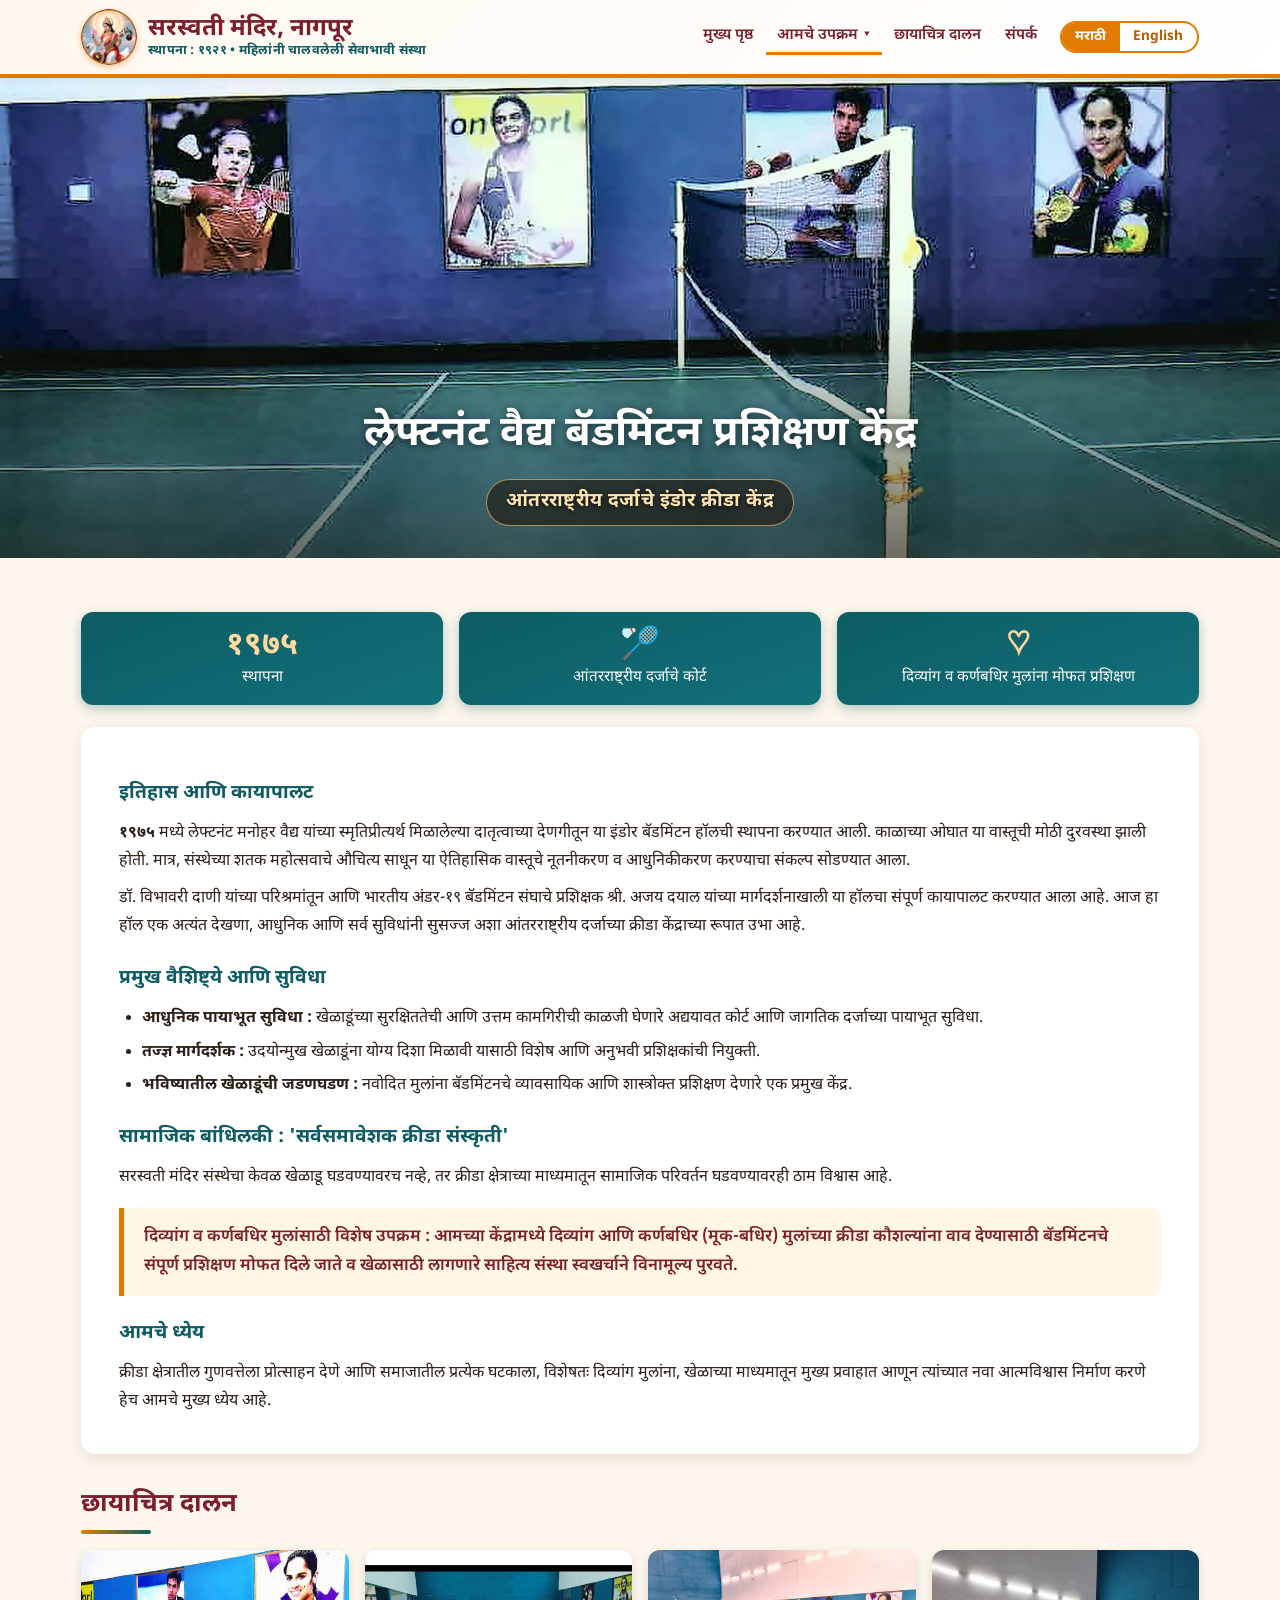
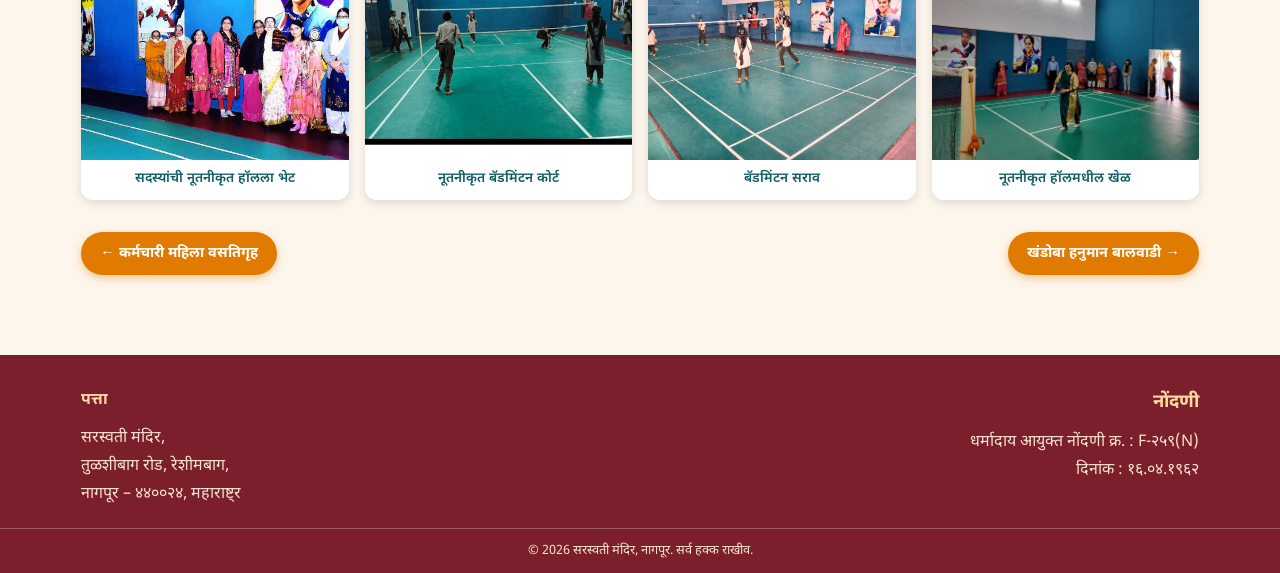
==== commit 5e015d39: "Add footer contact block (email + WhatsApp) to library, reading-room, badminton" ====
--- a/badminton.html
+++ b/badminton.html
@@ -73,6 +73,7 @@
     <div>
       <h4><span class="mr">संपर्क</span><span class="en">Contact</span></h4>
       <p><span class="mr">सरस्वती मंदिर,<br>तुळशीबाग रोड, रेशीमबाग,<br>नागपूर – ४४००२४, महाराष्ट्र</span><span class="en">Saraswati Mandir,<br>Tulshibaug Road, Reshimbagh,<br>Nagpur – 440024, Maharashtra, India</span></p>
+      <p style="font-size:.95rem"><span class="mr">सरस्वती मंदिर – <a href="mailto:Saraswatimandir1921@gmail.com">Saraswatimandir1921@gmail.com</a><br>कल्याण मूकबधिर विद्यालय – <a href="mailto:Kalyanmukbadhir1967@gmail.com">Kalyanmukbadhir1967@gmail.com</a><br>व्हॉट्सॲप (फक्त) : 8600822562 (कृणाल खोब्रागडे)</span><span class="en">Saraswati Mandir – <a href="mailto:Saraswatimandir1921@gmail.com">Saraswatimandir1921@gmail.com</a><br>Kalyan Mook-Badhir Vidyalaya – <a href="mailto:Kalyanmukbadhir1967@gmail.com">Kalyanmukbadhir1967@gmail.com</a><br>WhatsApp only: 8600822562 (Krunal Khobragade)</span></p>
     </div>
     <div>
       <h4><span class="mr">आमचे उपक्रम</span><span class="en">Our Activities</span></h4>
--- a/css/style.css
+++ b/css/style.css
@@ -84,7 +84,7 @@
 footer li{margin:.3rem 0;font-size:.9rem;}
 .footer-reg{text-align:right;}
 .footer-reg h4{font-size:1.15rem;}
-.footer-reg p{font-weight:700;font-size:1.1rem;line-height:1.55;}
+.footer-reg p{font-weight:400;font-size:1rem;line-height:1.75;}
 .copyright{border-top:1px solid rgba(255,255,255,.25);text-align:center;font-size:.8rem;padding:.7rem 1rem;}
 .lightbox{position:fixed;inset:0;background:rgba(0,0,0,.9);display:none;align-items:center;justify-content:center;z-index:200;cursor:zoom-out;}
 .lightbox img{max-width:94vw;max-height:92vh;border-radius:8px;}
